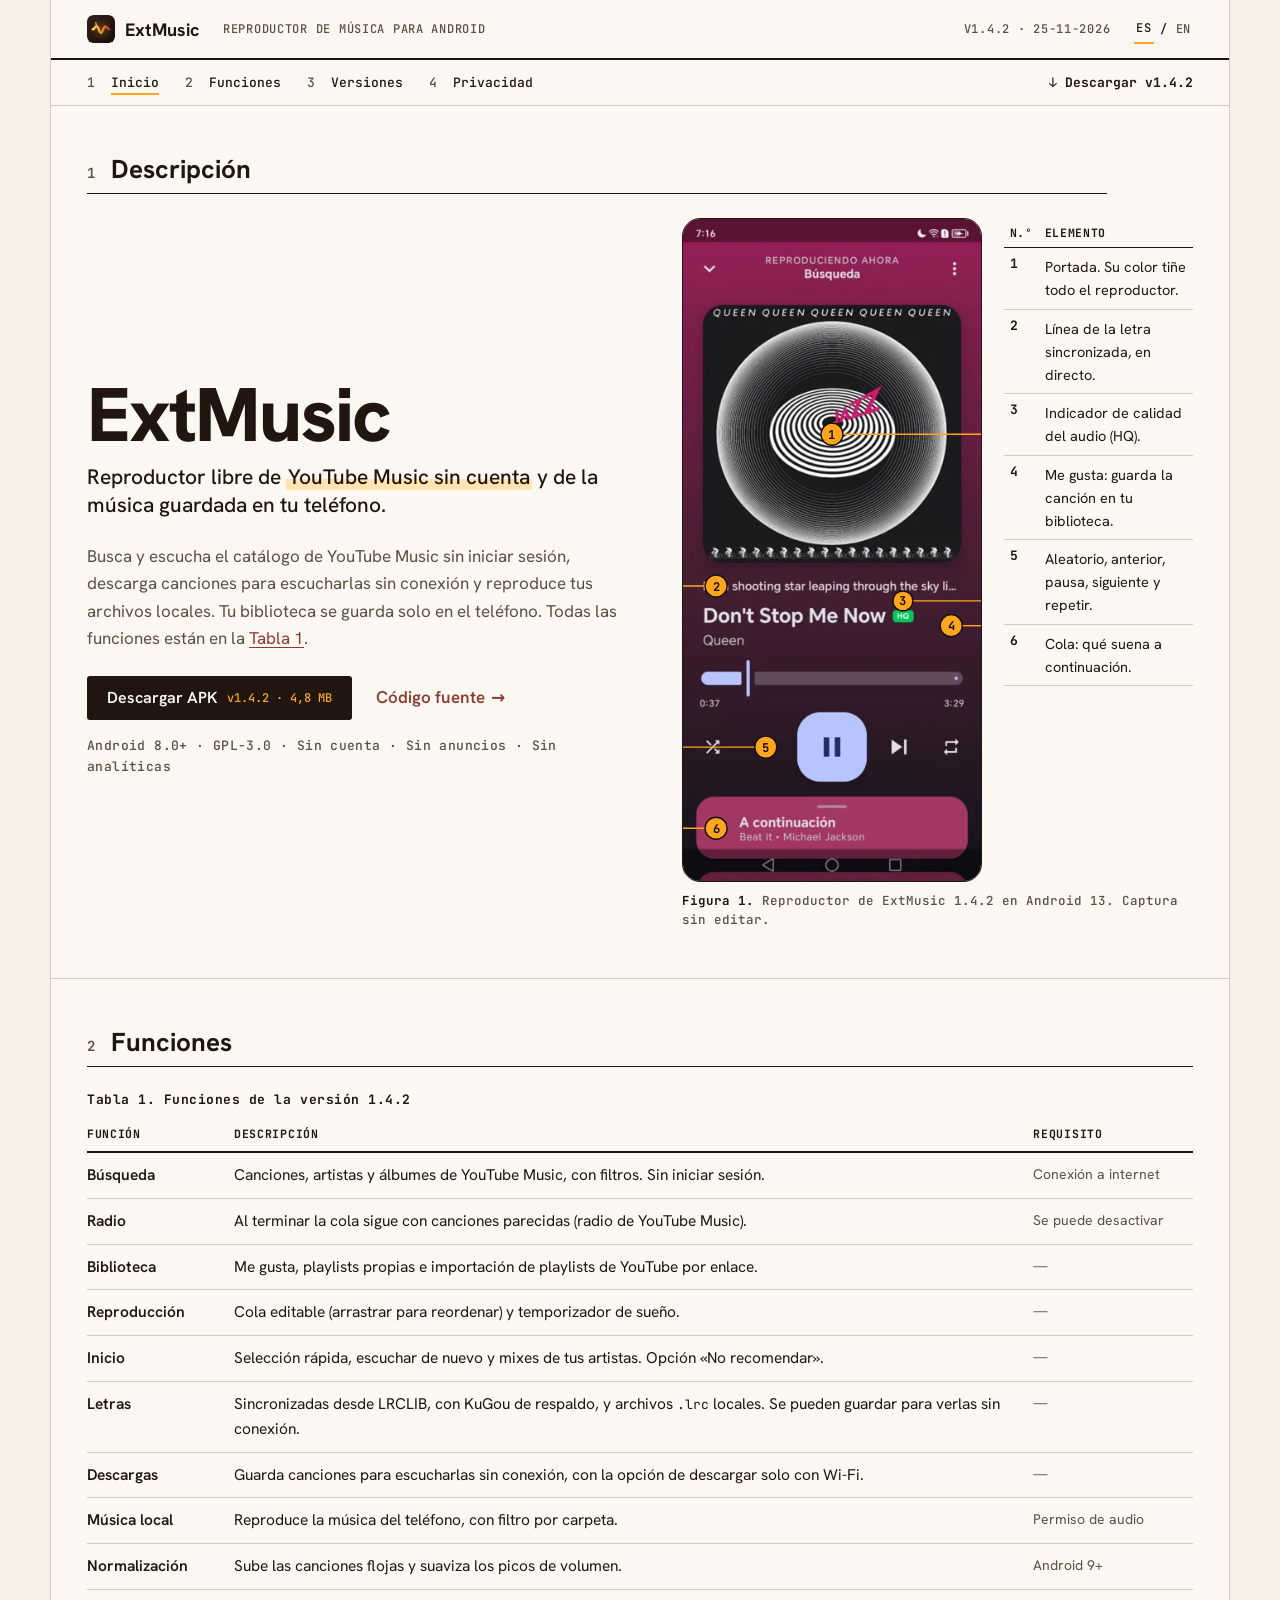
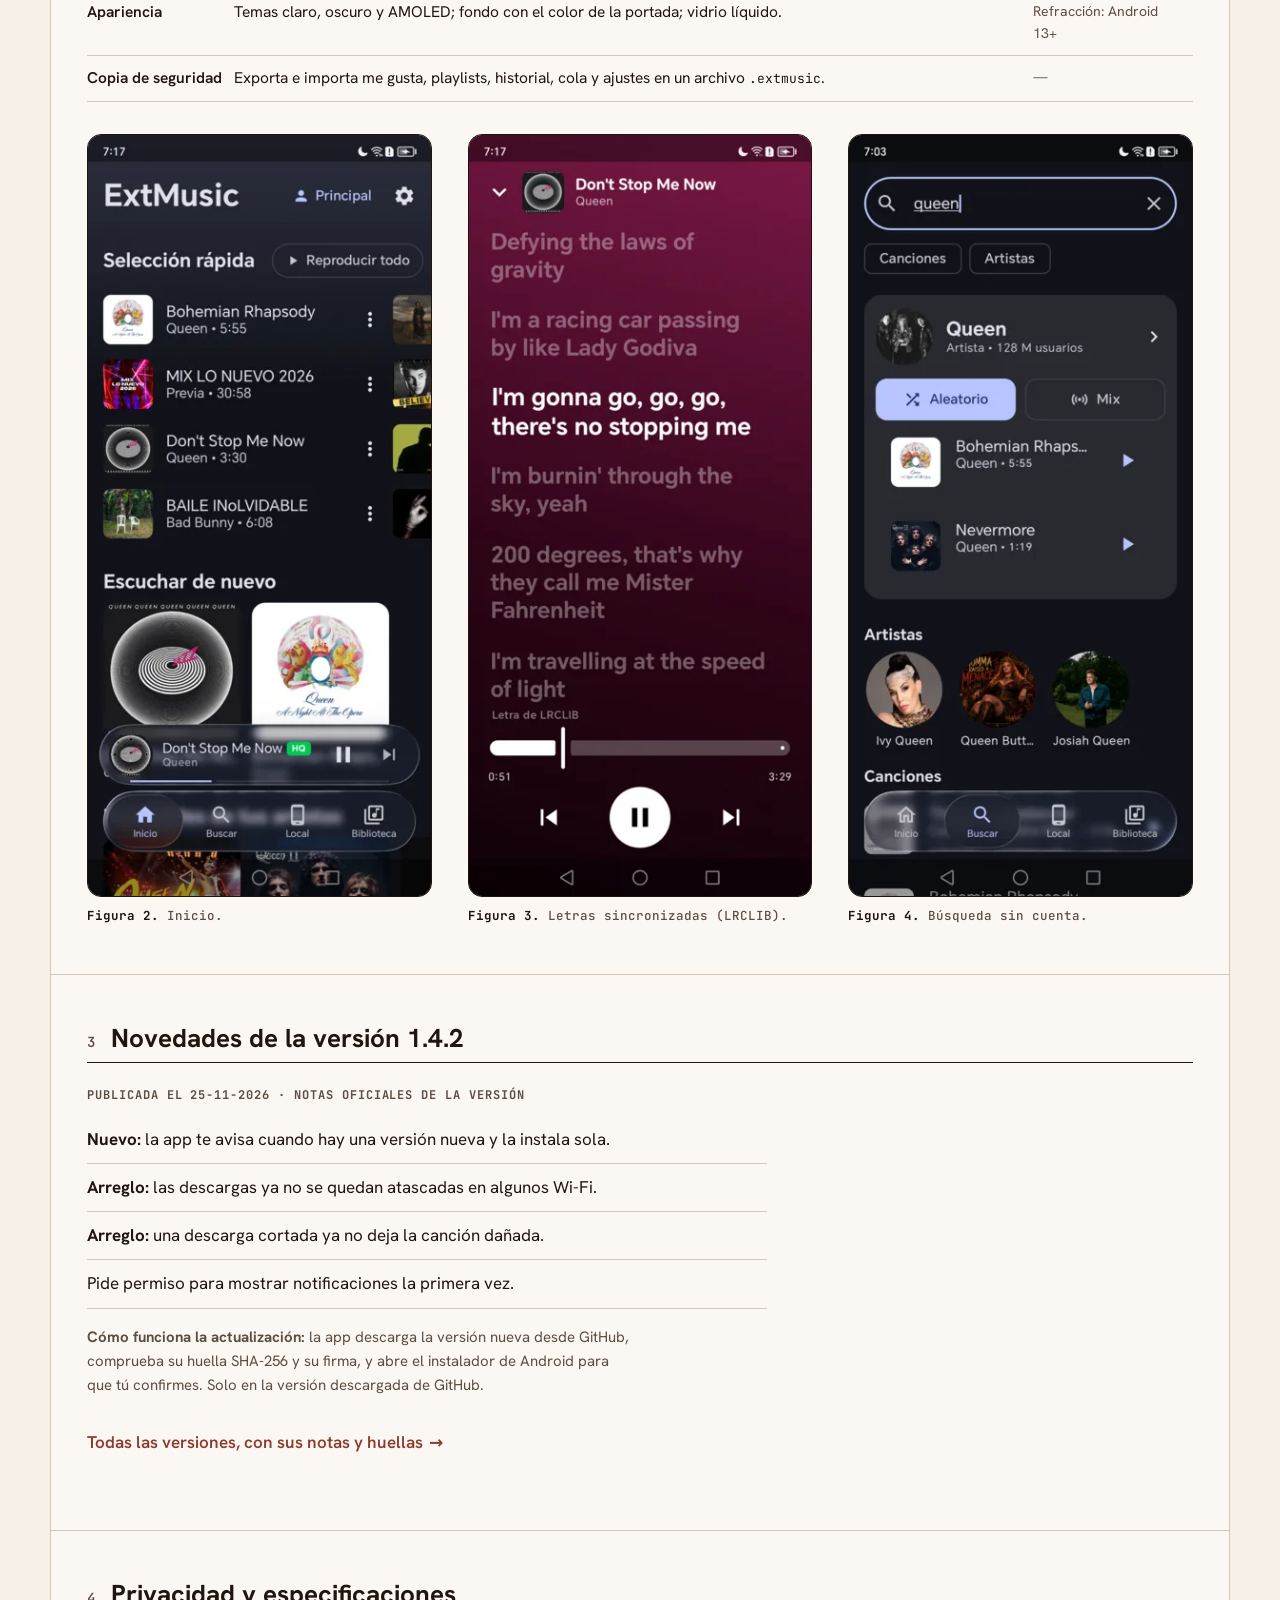
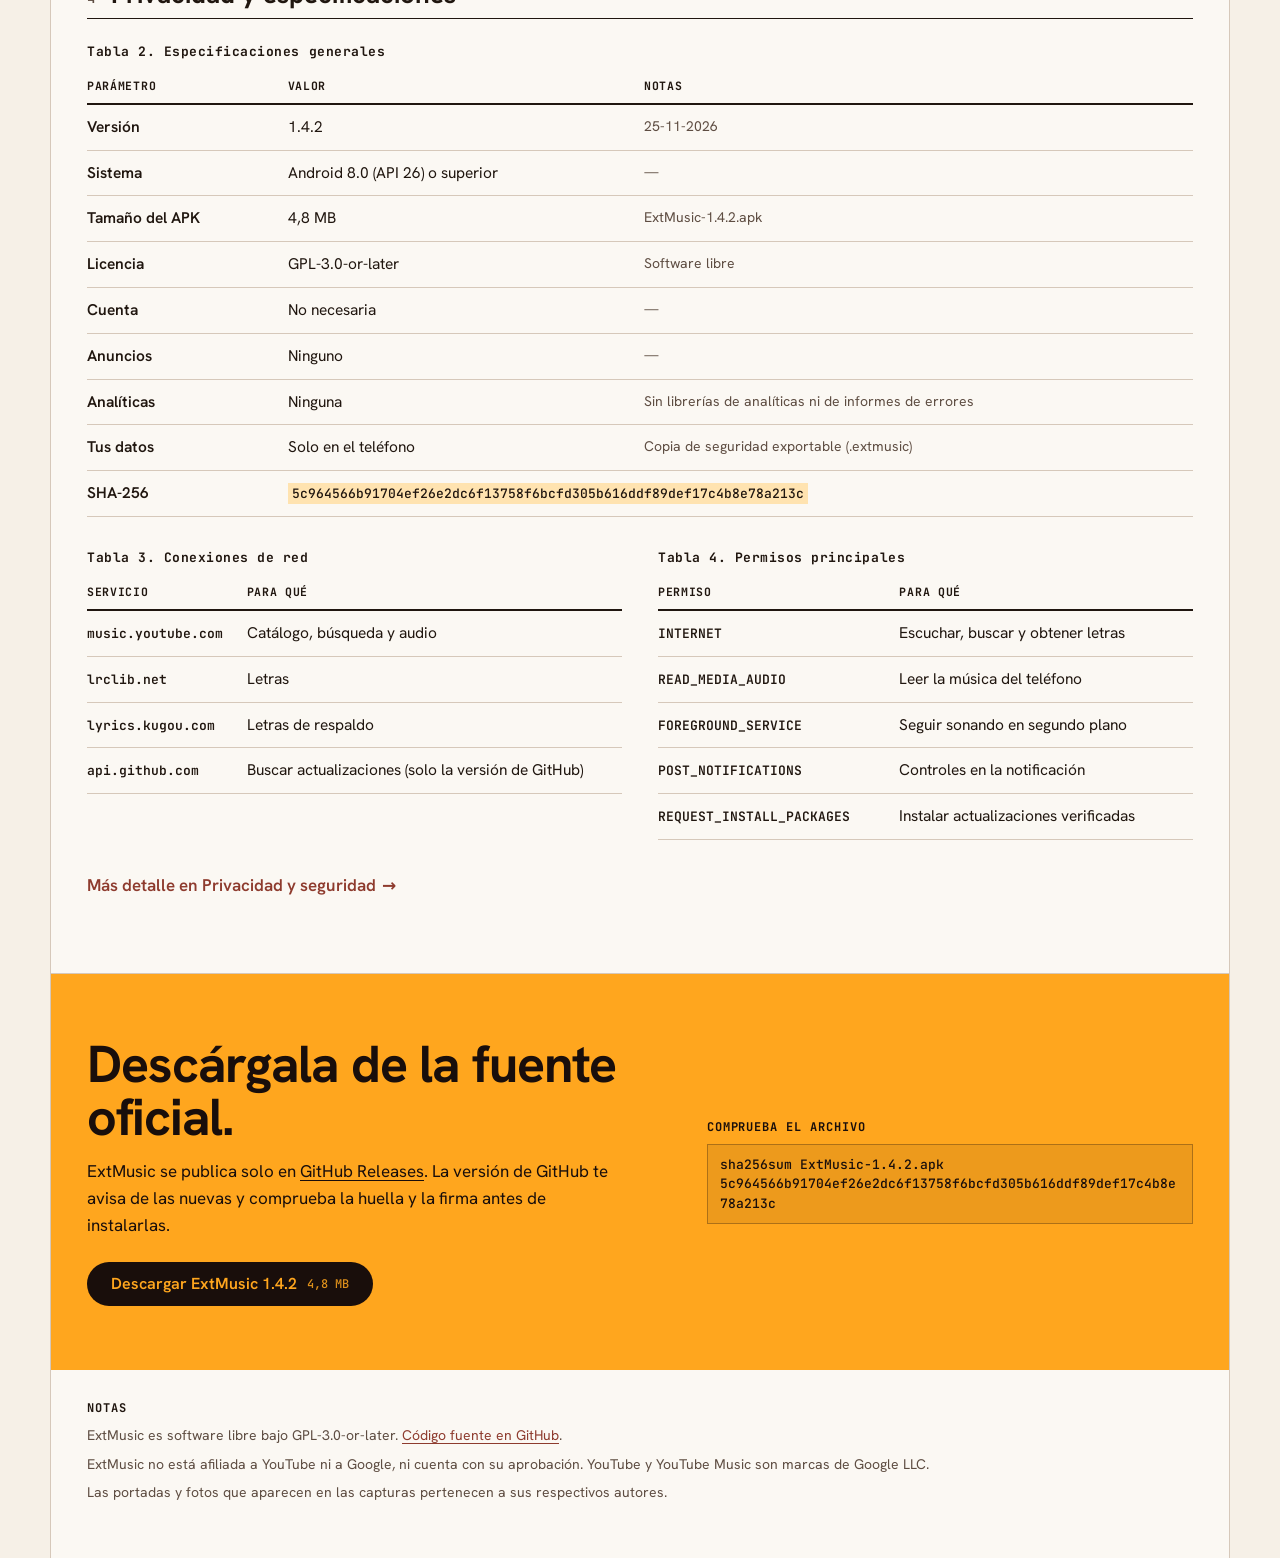
==== index.html @ 1e81b5f5 "Fase 6 · Grupo 1: páginas Versiones y Privacidad y seguridad - versiones.html: versión actual, insta" ====
<!doctype html>
<html lang="es">
<head>
<meta charset="utf-8">
<meta name="viewport" content="width=device-width, initial-scale=1">
<title>ExtMusic · Reproductor de música libre para Android</title>
<meta name="description" content="ExtMusic es un reproductor de música libre para Android: escucha YouTube Music sin cuenta ni anuncios, descarga canciones y reproduce la música de tu teléfono. GPL-3.0.">
<link rel="canonical" href="https://comunicaa2.github.io/ExtMusic-web/">
<meta name="theme-color" content="#fbf8f3" media="(prefers-color-scheme: light)">
<meta name="theme-color" content="#190e0b" media="(prefers-color-scheme: dark)">
<meta name="color-scheme" content="light dark">

<link rel="icon" href="assets/img/icono.svg" type="image/svg+xml">
<link rel="icon" href="assets/img/icono-32.png" sizes="32x32" type="image/png">
<link rel="apple-touch-icon" href="assets/img/apple-touch-icon.png">

<meta property="og:type" content="website">
<meta property="og:locale" content="es_ES">
<meta property="og:site_name" content="ExtMusic">
<meta property="og:title" content="ExtMusic · Reproductor de música libre para Android">
<meta property="og:description" content="Escucha YouTube Music sin cuenta ni anuncios y la música de tu teléfono. Software libre (GPL-3.0).">
<meta property="og:url" content="https://comunicaa2.github.io/ExtMusic-web/">
<meta property="og:image" content="https://comunicaa2.github.io/ExtMusic-web/assets/img/icono-512.png">
<meta property="og:image:width" content="512">
<meta property="og:image:height" content="512">
<meta property="og:image:alt" content="Icono de ExtMusic: una onda ámbar sobre fondo marrón oscuro">
<meta name="twitter:card" content="summary">

<link rel="preload" href="assets/fonts/hanken-grotesk.woff2" as="font" type="font/woff2" crossorigin>
<link rel="stylesheet" href="assets/css/extmusic.css">

<script type="application/ld+json">
{
  "@context": "https://schema.org",
  "@type": "SoftwareApplication",
  "name": "ExtMusic",
  "url": "https://comunicaa2.github.io/ExtMusic-web/",
  "image": "https://comunicaa2.github.io/ExtMusic-web/assets/img/icono-512.png",
  "applicationCategory": "MultimediaApplication",
  "operatingSystem": "Android 8.0 o superior",
  "softwareVersion": "1.4.2",
  "fileSize": "4.8MB",
  "downloadUrl": "https://github.com/Comunicaa2/ExtMusic/releases/download/v1.4.2/ExtMusic-1.4.2.apk",
  "license": "https://www.gnu.org/licenses/gpl-3.0.html",
  "isAccessibleForFree": true,
  "offers": { "@type": "Offer", "price": "0", "priceCurrency": "EUR" },
  "sameAs": ["https://github.com/Comunicaa2/ExtMusic"]
}
</script>
</head>
<body>
<a class="salto" href="#contenido">Saltar al contenido</a>
<div class="hoja">

<header>
  <div class="marco doc">
    <a class="marca" href="index.html" aria-label="ExtMusic, inicio"><img src="assets/img/icono.svg" alt="" width="28" height="28">ExtMusic</a>
    <span class="doc__tipo">Reproductor de música para Android</span>
    <span class="doc__rev">v1.4.2 · 25-11-2026</span>
    <div class="idioma" role="group" aria-label="Idioma">
      <a href="index.html" aria-current="true" lang="es">ES</a>
      <span aria-hidden="true">/</span>
      <span lang="en" aria-disabled="true" title="English version coming soon">EN<span class="visualmente-oculto"> (próximamente)</span></span>
    </div>
  </div>
  <nav class="marco indice" aria-label="Principal">
    <ol>
      <li><a href="index.html" aria-current="page">Inicio</a></li>
      <li><a href="#funciones">Funciones</a></li>
      <li><a href="versiones.html">Versiones</a></li>
      <li><a href="privacidad.html">Privacidad</a></li>
      <li class="indice__descarga"><a href="#descarga">↓ Descargar v1.4.2</a></li>
    </ol>
  </nav>
  <details class="marco menu">
    <summary>Contenido</summary>
    <nav aria-label="Principal (móvil)">
      <ol>
        <li><a href="index.html" aria-current="page">Inicio</a></li>
        <li><a href="#funciones">Funciones</a></li>
        <li><a href="versiones.html">Versiones</a></li>
        <li><a href="privacidad.html">Privacidad</a></li>
        <li><a href="#descarga">Descargar v1.4.2</a></li>
      </ol>
    </nav>
  </details>
</header>

<main id="contenido">

  <!-- 1 · Descripción -->
  <section class="marco seccion" id="descripcion" aria-labelledby="t-nombre">
    <p class="titulo-sec"><span class="titulo-sec__num">1</span>Descripción</p>
    <div class="portada">
      <h1 class="titular portada__titulo" id="t-nombre">ExtMusic</h1>
      <p class="subtitulo portada__sub">Reproductor libre de <span class="marcador">YouTube Music sin cuenta</span> y de la música guardada en tu teléfono.</p>
      <div class="portada__acc">
        <p class="acciones">
          <a class="boton" href="https://github.com/Comunicaa2/ExtMusic/releases/download/v1.4.2/ExtMusic-1.4.2.apk">Descargar APK <span class="boton__detalle">v1.4.2 · 4,8 MB</span></a>
          <a class="enlace-flecha" href="https://github.com/Comunicaa2/ExtMusic">Código fuente</a>
        </p>
        <p class="hechos">Android 8.0+ · GPL-3.0 · Sin cuenta · Sin anuncios · Sin analíticas</p>
      </div>
      <p class="desc portada__desc">Busca y escucha el catálogo de YouTube Music sin iniciar sesión, descarga canciones para escucharlas sin conexión y reproduce tus archivos locales. Tu biblioteca se guarda solo en el teléfono. Todas las funciones están en la <a href="#funciones">Tabla 1</a>.</p>

      <figure class="figura portada__figura">
        <div class="anotada">
          <div class="lamina">
            <img src="assets/img/capturas/reproductor-540.webp"
                 srcset="assets/img/capturas/reproductor-360.webp 360w, assets/img/capturas/reproductor-540.webp 540w, assets/img/capturas/reproductor-720.webp 720w"
                 sizes="(max-width: 560px) 260px, (max-width: 900px) 240px, 300px"
                 width="1080" height="2400" fetchpriority="high"
                 alt="Reproductor de ExtMusic reproduciendo «Don't Stop Me Now» de Queen, con seis puntos numerados que señalan sus partes.">
            <svg viewBox="0 0 1080 2400" aria-hidden="true">
              <g class="marca-num"><line x1="540" y1="780" x2="1080" y2="780"/><circle cx="540" cy="780" r="40"/><text x="540" y="782">1</text></g>
              <g class="marca-num"><line x1="120" y1="1330" x2="0" y2="1330"/><circle cx="120" cy="1330" r="40"/><text x="120" y="1332">2</text></g>
              <g class="marca-num"><line x1="797" y1="1384" x2="1080" y2="1384"/><circle cx="797" cy="1384" r="36"/><text x="797" y="1386">3</text></g>
              <g class="marca-num"><line x1="972" y1="1474" x2="1080" y2="1474"/><circle cx="972" cy="1474" r="40"/><text x="972" y="1476">4</text></g>
              <g class="marca-num"><line x1="300" y1="1914" x2="0" y2="1914"/><circle cx="300" cy="1914" r="40"/><text x="300" y="1916">5</text></g>
              <g class="marca-num"><line x1="120" y1="2208" x2="0" y2="2208"/><circle cx="120" cy="2208" r="40"/><text x="120" y="2210">6</text></g>
            </svg>
          </div>
          <table class="leyenda">
            <thead><tr><th scope="col">N.º</th><th scope="col">Elemento</th></tr></thead>
            <tbody>
              <tr><td>1</td><td>Portada. Su color tiñe todo el reproductor.</td></tr>
              <tr><td>2</td><td>Línea de la letra sincronizada, en directo.</td></tr>
              <tr><td>3</td><td>Indicador de calidad del audio (HQ).</td></tr>
              <tr><td>4</td><td>Me gusta: guarda la canción en tu biblioteca.</td></tr>
              <tr><td>5</td><td>Aleatorio, anterior, pausa, siguiente y repetir.</td></tr>
              <tr><td>6</td><td>Cola: qué suena a continuación.</td></tr>
            </tbody>
          </table>
        </div>
        <figcaption class="pie-figura"><b>Figura 1.</b> Reproductor de ExtMusic 1.4.2 en Android 13. Captura sin editar.</figcaption>
      </figure>
    </div>
  </section>

  <!-- 2 · Funciones -->
  <section class="marco seccion" id="funciones" aria-labelledby="t-funciones">
    <h2 class="titulo-sec" id="t-funciones"><span class="titulo-sec__num">2</span>Funciones</h2>
    <div class="tabla">
      <table class="datos datos--apilable">
        <caption>Tabla 1. Funciones de la versión 1.4.2</caption>
        <thead><tr><th scope="col">Función</th><th scope="col">Descripción</th><th scope="col">Requisito</th></tr></thead>
        <tbody>
          <tr><th scope="row">Búsqueda</th><td>Canciones, artistas y álbumes de YouTube Music, con filtros. Sin iniciar sesión.</td><td class="nota">Conexión a internet</td></tr>
          <tr><th scope="row">Radio</th><td>Al terminar la cola sigue con canciones parecidas (radio de YouTube Music).</td><td class="nota">Se puede desactivar</td></tr>
          <tr><th scope="row">Biblioteca</th><td>Me gusta, playlists propias e importación de playlists de YouTube por enlace.</td><td class="nota nota--vacia">—</td></tr>
          <tr><th scope="row">Reproducción</th><td>Cola editable (arrastrar para reordenar) y temporizador de sueño.</td><td class="nota nota--vacia">—</td></tr>
          <tr><th scope="row">Inicio</th><td>Selección rápida, escuchar de nuevo y mixes de tus artistas. Opción «No recomendar».</td><td class="nota nota--vacia">—</td></tr>
          <tr><th scope="row">Letras</th><td>Sincronizadas desde LRCLIB, con KuGou de respaldo, y archivos <code>.lrc</code> locales. Se pueden guardar para verlas sin conexión.</td><td class="nota nota--vacia">—</td></tr>
          <tr><th scope="row">Descargas</th><td>Guarda canciones para escucharlas sin conexión, con la opción de descargar solo con Wi-Fi.</td><td class="nota nota--vacia">—</td></tr>
          <tr><th scope="row">Música local</th><td>Reproduce la música del teléfono, con filtro por carpeta.</td><td class="nota">Permiso de audio</td></tr>
          <tr><th scope="row">Normalización</th><td>Sube las canciones flojas y suaviza los picos de volumen.</td><td class="nota">Android 9+</td></tr>
          <tr><th scope="row">Apariencia</th><td>Temas claro, oscuro y AMOLED; fondo con el color de la portada; vidrio líquido.</td><td class="nota">Refracción: Android 13+</td></tr>
          <tr><th scope="row">Copia de seguridad</th><td>Exporta e importa me gusta, playlists, historial, cola y ajustes en un archivo <code>.extmusic</code>.</td><td class="nota nota--vacia">—</td></tr>
        </tbody>
      </table>
    </div>
    <div class="figuras" style="margin-top:var(--e-6)">
      <figure class="figura">
        <div class="lamina lamina--peq"><img src="assets/img/capturas/inicio-540.webp" srcset="assets/img/capturas/inicio-360.webp 360w, assets/img/capturas/inicio-540.webp 540w, assets/img/capturas/inicio-720.webp 720w" sizes="(max-width: 560px) 45vw, (max-width: 900px) 30vw, 345px" width="1080" height="2400" loading="lazy" alt="Pantalla de Inicio de ExtMusic con la Selección rápida, Escuchar de nuevo y el mini reproductor."></div>
        <figcaption class="pie-figura"><b>Figura 2.</b> Inicio.</figcaption>
      </figure>
      <figure class="figura">
        <div class="lamina lamina--peq"><img src="assets/img/capturas/letras-540.webp" srcset="assets/img/capturas/letras-360.webp 360w, assets/img/capturas/letras-540.webp 540w, assets/img/capturas/letras-720.webp 720w" sizes="(max-width: 560px) 45vw, (max-width: 900px) 30vw, 345px" width="1080" height="2400" loading="lazy" alt="Letras sincronizadas de «Don't Stop Me Now» a pantalla completa, con la línea actual resaltada y la nota «Letra de LRCLIB»."></div>
        <figcaption class="pie-figura"><b>Figura 3.</b> Letras sincronizadas (LRCLIB).</figcaption>
      </figure>
      <figure class="figura">
        <div class="lamina lamina--peq"><img src="assets/img/capturas/buscar-resultados-540.webp" srcset="assets/img/capturas/buscar-resultados-360.webp 360w, assets/img/capturas/buscar-resultados-540.webp 540w, assets/img/capturas/buscar-resultados-720.webp 720w" sizes="(max-width: 560px) 45vw, (max-width: 900px) 30vw, 345px" width="1080" height="2400" loading="lazy" alt="Resultados de la búsqueda «queen»: tarjeta del artista con los botones Aleatorio y Mix, canciones y otros artistas."></div>
        <figcaption class="pie-figura"><b>Figura 4.</b> Búsqueda sin cuenta.</figcaption>
      </figure>
    </div>
  </section>

  <!-- 3 · Novedades -->
  <section class="marco seccion" id="novedades" aria-labelledby="t-novedades">
    <h2 class="titulo-sec" id="t-novedades"><span class="titulo-sec__num">3</span>Novedades de la versión 1.4.2</h2>
    <p class="etiqueta" style="color:var(--c-suave);margin:0 0 var(--e-3)">Publicada el 25-11-2026 · notas oficiales de la versión</p>
    <ul class="novedades">
      <li><strong>Nuevo:</strong> la app te avisa cuando hay una versión nueva y la instala sola.</li>
      <li><strong>Arreglo:</strong> las descargas ya no se quedan atascadas en algunos Wi-Fi.</li>
      <li><strong>Arreglo:</strong> una descarga cortada ya no deja la canción dañada.</li>
      <li>Pide permiso para mostrar notificaciones la primera vez.</li>
    </ul>
    <p class="desc" style="font-size:var(--t-nota)"><strong>Cómo funciona la actualización:</strong> la app descarga la versión nueva desde GitHub, comprueba su huella SHA-256 y su firma, y abre el instalador de Android para que tú confirmes. Solo en la versión descargada de GitHub.</p>
    <p><a class="enlace-flecha" href="versiones.html">Todas las versiones, con sus notas y huellas</a></p>
  </section>

  <!-- 4 · Privacidad y especificaciones -->
  <section class="marco seccion" id="privacidad" aria-labelledby="t-privacidad">
    <h2 class="titulo-sec" id="t-privacidad"><span class="titulo-sec__num">4</span>Privacidad y especificaciones</h2>
    <div class="tabla">
      <table class="datos datos--apilable">
        <caption>Tabla 2. Especificaciones generales</caption>
        <thead><tr><th scope="col">Parámetro</th><th scope="col">Valor</th><th scope="col">Notas</th></tr></thead>
        <tbody>
          <tr><th scope="row">Versión</th><td>1.4.2</td><td class="nota">25-11-2026</td></tr>
          <tr><th scope="row">Sistema</th><td>Android 8.0 (API 26) o superior</td><td class="nota nota--vacia">—</td></tr>
          <tr><th scope="row">Tamaño del APK</th><td>4,8 MB</td><td class="nota">ExtMusic-1.4.2.apk</td></tr>
          <tr><th scope="row">Licencia</th><td>GPL-3.0-or-later</td><td class="nota">Software libre</td></tr>
          <tr><th scope="row">Cuenta</th><td>No necesaria</td><td class="nota nota--vacia">—</td></tr>
          <tr><th scope="row">Anuncios</th><td>Ninguno</td><td class="nota nota--vacia">—</td></tr>
          <tr><th scope="row">Analíticas</th><td>Ninguna</td><td class="nota">Sin librerías de analíticas ni de informes de errores</td></tr>
          <tr><th scope="row">Tus datos</th><td>Solo en el teléfono</td><td class="nota">Copia de seguridad exportable (.extmusic)</td></tr>
          <tr><th scope="row">SHA-256</th><td colspan="2"><span class="hash">5c964566b91704ef26e2dc6f13758f6bcfd305b616ddf89def17c4b8e78a213c</span></td></tr>
        </tbody>
      </table>
    </div>
    <div class="dos-col" style="margin-top:var(--e-6)">
      <div class="tabla">
        <table class="datos">
          <caption>Tabla 3. Conexiones de red</caption>
          <thead><tr><th scope="col">Servicio</th><th scope="col">Para qué</th></tr></thead>
          <tbody>
            <tr><th scope="row"><code>music.youtube.com</code></th><td>Catálogo, búsqueda y audio</td></tr>
            <tr><th scope="row"><code>lrclib.net</code></th><td>Letras</td></tr>
            <tr><th scope="row"><code>lyrics.kugou.com</code></th><td>Letras de respaldo</td></tr>
            <tr><th scope="row"><code>api.github.com</code></th><td>Buscar actualizaciones (solo la versión de GitHub)</td></tr>
          </tbody>
        </table>
      </div>
      <div class="tabla">
        <table class="datos">
          <caption>Tabla 4. Permisos principales</caption>
          <thead><tr><th scope="col">Permiso</th><th scope="col">Para qué</th></tr></thead>
          <tbody>
            <tr><th scope="row"><code>INTERNET</code></th><td>Escuchar, buscar y obtener letras</td></tr>
            <tr><th scope="row"><code>READ_MEDIA_AUDIO</code></th><td>Leer la música del teléfono</td></tr>
            <tr><th scope="row"><code>FOREGROUND_SERVICE</code></th><td>Seguir sonando en segundo plano</td></tr>
            <tr><th scope="row"><code>POST_NOTIFICATIONS</code></th><td>Controles en la notificación</td></tr>
            <tr><th scope="row"><code>REQUEST_INSTALL_PACKAGES</code></th><td>Instalar actualizaciones verificadas</td></tr>
          </tbody>
        </table>
      </div>
    </div>
    <p style="margin-top:var(--e-5)"><a class="enlace-flecha" href="privacidad.html">Más detalle en Privacidad y seguridad</a></p>
  </section>

  <!-- Bloque ámbar de descarga -->
<section class="bloque-descarga" id="descarga" aria-labelledby="t-descarga">
  <div class="marco bloque-descarga__rejilla">
    <div>
      <h2 id="t-descarga">Descárgala de la fuente oficial.</h2>
      <p>ExtMusic se publica solo en <a href="https://github.com/Comunicaa2/ExtMusic/releases">GitHub Releases</a>. La versión de GitHub te avisa de las nuevas y comprueba la huella y la firma antes de instalarlas.</p>
      <a class="boton" href="https://github.com/Comunicaa2/ExtMusic/releases/download/v1.4.2/ExtMusic-1.4.2.apk">Descargar ExtMusic 1.4.2 <span class="boton__detalle">4,8 MB</span></a>
    </div>
    <div>
      <p class="etiqueta" style="margin:0">Comprueba el archivo</p>
      <pre class="codigo">sha256sum ExtMusic-1.4.2.apk
5c964566b91704ef26e2dc6f13758f6bcfd305b616ddf89def17c4b8e78a213c</pre>
    </div>
  </div>
</section>

</main>

<footer class="marco pie">
  <p class="etiqueta">Notas</p>
  <p>ExtMusic es software libre bajo GPL-3.0-or-later. <a href="https://github.com/Comunicaa2/ExtMusic">Código fuente en GitHub</a>.</p>
  <p>ExtMusic no está afiliada a YouTube ni a Google, ni cuenta con su aprobación. YouTube y YouTube Music son marcas de Google LLC.</p>
  <p>Las portadas y fotos que aparecen en las capturas pertenecen a sus respectivos autores.</p>
</footer>
</div>
<script>
  // Cierra el menú móvil al elegir una sección. Sin JavaScript el menú funciona igual.
  document.querySelector(".menu")?.addEventListener("click", e => { if (e.target.closest("a")) e.currentTarget.open = false; });
</script>
</body>
</html>
---- assets/css/extmusic.css ----
/* ==========================================================================
   ExtMusic · Sistema de diseño «Datasheet» · v1 (Fase 3, 25-11-2026)
   Un solo archivo: tokens + base + componentes. Sin dependencias.
   Modo claro por defecto y oscuro automático (prefers-color-scheme).
   data-tema="claro" | "oscuro" en <html> fuerza un modo (solo para revisión).
   ========================================================================== */

/* ---------- Fuentes (SIL OFL 1.1, subconjunto latino, alojadas en local) ---------- */
@font-face{font-family:"Hanken Grotesk";src:url(../fonts/hanken-grotesk.woff2) format("woff2");font-weight:300 800;font-style:normal;font-display:swap}
@font-face{font-family:"JetBrains Mono";src:url(../fonts/jetbrains-mono.woff2) format("woff2");font-weight:400 700;font-style:normal;font-display:swap}

/* ---------- Tokens ---------- */
:root{
  color-scheme:light dark;

  /* Color: modo claro (papel y tinta) */
  --c-fondo:#f6f0e7;          /* alrededor de la hoja */
  --c-hoja:#fbf8f3;           /* superficie principal */
  --c-tinta:#20160f;          /* texto principal */
  --c-suave:#5e4d42;          /* texto secundario, notas */
  --c-regla:#d6c8ba;          /* líneas finas (decorativas) */
  --c-regla-fuerte:#20160f;   /* reglas de cabecera, bordes de caja */
  --c-enlace:#8e3b2e;         /* caoba */
  --c-foco:#8e3b2e;
  --c-resalte:#ffe3b0;        /* subrayado de marcador, hash */
  --c-codigo:#f1e9de;         /* fondo de código */
  --c-boton-fondo:#20160f;
  --c-boton-texto:#fbf8f3;
  --c-boton-detalle:#ffa61e;  /* versión/tamaño dentro del botón */
  --c-captura-borde:#20160f;

  /* Color: invariables (iguales en ambos modos) */
  --c-acento:#ffa61e;         /* ámbar del icono */
  --c-acento-claro:#ffd75c;
  --c-sobre-acento:#190e0b;   /* tinta sobre ámbar */

  /* Tipografía */
  --f-sans:"Hanken Grotesk",system-ui,-apple-system,"Segoe UI",Roboto,sans-serif;
  --f-mono:"JetBrains Mono",ui-monospace,"SFMono-Regular",Menlo,Consolas,monospace;
  --t-display:clamp(2.625rem,1.55rem + 4.4vw,4.75rem);   /* 42 → 76 px · h1 */
  --t-subtitulo:clamp(1.1875rem,1.1rem + .35vw,1.3125rem); /* 19 → 21 */
  --t-h2:clamp(1.375rem,1.25rem + .5vw,1.625rem);        /* 22 → 26 */
  --t-h3:clamp(1.125rem,1.07rem + .25vw,1.25rem);        /* 18 → 20 */
  --t-texto:1.0625rem;   /* 17 */
  --t-nota:.9375rem;     /* 15 */
  --t-pequeno:.875rem;   /* 14 */
  --t-dato:.8125rem;     /* 13 · mono */
  --t-etiqueta:.75rem;   /* 12 · mono, mayúsculas */

  /* Espaciado (base 4 px) */
  --e-1:4px; --e-2:8px; --e-3:12px; --e-4:16px; --e-5:24px; --e-6:32px; --e-7:48px; --e-8:64px; --e-9:96px;
  --hueco:clamp(18px,3.4vw,36px);   /* margen lateral fluido */
  --ancho-hoja:1180px;
  --medida:68ch;                     /* longitud máxima de línea */

  /* Formas */
  --r-boton:3px; --r-captura:18px; --r-captura-peq:14px; --r-pildora:999px;
  --b-fino:1px solid var(--c-regla);
  --b-fuerte:1px solid var(--c-regla-fuerte);

  /* Movimiento */
  --m-rapido:120ms; --m-normal:160ms; --m-curva:cubic-bezier(.2,0,0,1);
}

/* Modo oscuro: automático salvo que se fuerce claro */
@media (prefers-color-scheme:dark){
  :root:not([data-tema="claro"]){
    --c-fondo:#120a08; --c-hoja:#190e0b; --c-tinta:#f5e9df; --c-suave:#c4ad9d;
    --c-regla:#3d2a22; --c-regla-fuerte:#e8d8cb; --c-enlace:#f0936a; --c-foco:#ffa61e;
    --c-resalte:#5c3b0c; --c-codigo:#24150f;
    --c-boton-fondo:#f5e9df; --c-boton-texto:#190e0b; --c-boton-detalle:#8e3b2e;
    --c-captura-borde:#3d2a22;
  }
}
:root[data-tema="oscuro"]{
  color-scheme:dark;
  --c-fondo:#120a08; --c-hoja:#190e0b; --c-tinta:#f5e9df; --c-suave:#c4ad9d;
  --c-regla:#3d2a22; --c-regla-fuerte:#e8d8cb; --c-enlace:#f0936a; --c-foco:#ffa61e;
  --c-resalte:#5c3b0c; --c-codigo:#24150f;
  --c-boton-fondo:#f5e9df; --c-boton-texto:#190e0b; --c-boton-detalle:#8e3b2e;
  --c-captura-borde:#3d2a22;
}
:root[data-tema="claro"]{color-scheme:light}

/* ---------- Base ---------- */
*,*::before,*::after{box-sizing:border-box}
html{-webkit-text-size-adjust:100%;text-size-adjust:100%}
/* Desplazamiento suave solo al saltar a una sección con un enlace interno; nunca con movimiento reducido */
@media (prefers-reduced-motion:no-preference){html{scroll-behavior:smooth}}
.seccion[id],.bloque-descarga[id]{scroll-margin-top:var(--e-4)}
body{margin:0;background:var(--c-fondo);color:var(--c-tinta);font:400 var(--t-texto)/1.6 var(--f-sans);text-rendering:optimizeLegibility}
img,svg{max-width:100%;height:auto;display:block}
p,li{max-width:var(--medida)}
a{color:var(--c-enlace);text-underline-offset:3px;text-decoration-thickness:1px;transition:color var(--m-rapido) var(--m-curva)}
a:hover{text-decoration-thickness:2px}
:focus-visible{outline:2px solid var(--c-foco);outline-offset:3px;border-radius:2px}
code,kbd,samp,pre{font-family:var(--f-mono)}
code{font-size:var(--t-dato)}
h1,h2,h3{line-height:1.15;margin:0}
.mono{font-family:var(--f-mono)}
.visualmente-oculto{position:absolute!important;width:1px;height:1px;overflow:hidden;clip:rect(0 0 0 0);white-space:nowrap}
.salto{position:absolute;left:-999px;top:var(--e-2);z-index:30;background:var(--c-boton-fondo);color:var(--c-boton-texto);padding:var(--e-2) var(--e-3)}
.salto:focus{left:var(--e-2)}

/* Hoja: la página entera como un documento centrado */
.hoja{max-width:var(--ancho-hoja);margin:0 auto;background:var(--c-hoja);border-inline:var(--b-fino);min-height:100vh}
.marco{padding-inline:var(--hueco)}

/* ---------- Cabecera de documento ---------- */
.doc{display:grid;grid-template-columns:auto 1fr auto auto;align-items:center;gap:var(--e-5);padding-block:14px;border-bottom:2px solid var(--c-regla-fuerte);font:500 var(--t-etiqueta)/1.4 var(--f-mono);text-transform:uppercase;letter-spacing:.06em}
.marca{display:flex;align-items:center;gap:10px;font:700 1.125rem var(--f-sans);letter-spacing:0;text-transform:none;color:var(--c-tinta);text-decoration:none}
.marca img{width:28px;height:28px;border-radius:6px}
.doc__tipo,.doc__rev{color:var(--c-suave)}

/* Selector de idioma */
.idioma{display:flex;gap:6px;align-items:center;font:500 var(--t-etiqueta) var(--f-mono)}
.idioma a{color:var(--c-suave);text-decoration:none;padding:6px 2px;border-bottom:2px solid transparent}
.idioma a:hover{color:var(--c-tinta)}
.idioma a[aria-current]{color:var(--c-tinta);border-bottom-color:var(--c-acento)}

/* Índice (navegación principal) */
.indice{border-bottom:var(--b-fino);padding-block:10px;font:500 .8125rem var(--f-mono)}
.indice ol{list-style:none;display:flex;flex-wrap:wrap;gap:6px 26px;margin:0;padding:0;counter-reset:s}
.indice li{counter-increment:s}
.indice li::before{content:counter(s) "\00a0\00a0";color:var(--c-suave)}
.indice a{color:var(--c-tinta);text-decoration:none;padding-block:4px;display:inline-block}
.indice a:hover{text-decoration:underline}
.indice a[aria-current="page"]{box-shadow:inset 0 -2px var(--c-acento)}
.indice .indice__descarga{margin-left:auto}
.indice .indice__descarga::before{content:none}
.indice .indice__descarga a{font-weight:700}
/* Menú móvil (sin JS, con <details>) */
.menu{display:none;border-bottom:var(--b-fino)}
.menu summary{list-style:none;cursor:pointer;display:flex;justify-content:space-between;align-items:center;padding-block:12px;font:600 .8125rem var(--f-mono);text-transform:uppercase;letter-spacing:.06em}
.menu summary::-webkit-details-marker{display:none}
.menu summary::after{content:"+";font-size:1.125rem;line-height:1}
.menu[open] summary::after{content:"−"}
.menu ol{list-style:none;margin:0;padding:0 0 var(--e-3);counter-reset:s;font:500 .9375rem var(--f-mono)}
.menu li{counter-increment:s;border-top:var(--b-fino)}
.menu li::before{content:counter(s) "\00a0\00a0";color:var(--c-suave)}
.menu a{color:var(--c-tinta);text-decoration:none;display:inline-block;padding-block:12px}

/* ---------- Secciones y títulos ---------- */
.seccion{padding-block:var(--e-7) var(--e-7);border-bottom:var(--b-fino)}
.titulo-sec{display:flex;gap:var(--e-4);align-items:baseline;border-bottom:var(--b-fuerte);padding-bottom:var(--e-2);margin:0 0 var(--e-5);font:700 var(--t-h2)/1.2 var(--f-sans)}
.titulo-sec__num{font:600 .875rem var(--f-mono);color:var(--c-suave)}
.titular{font:800 var(--t-display)/1 var(--f-sans);letter-spacing:-.025em;margin:6px 0 10px}
.subtitulo{font:500 var(--t-subtitulo)/1.35 var(--f-sans);margin:0 0 var(--e-5)}
.marcador{background:linear-gradient(transparent 58%,var(--c-resalte) 58%);color:inherit;padding:0 2px}
.desc{color:var(--c-suave);margin:0 0 var(--e-5)}
h3,.h3{font:700 var(--t-h3)/1.25 var(--f-sans)}
.etiqueta{font:700 var(--t-etiqueta)/1.4 var(--f-mono);letter-spacing:.08em;text-transform:uppercase}
.hechos{font:500 var(--t-dato)/1.6 var(--f-mono);color:var(--c-suave);letter-spacing:.03em;margin:var(--e-4) 0 0}

/* Caja de características */
.caja{border:var(--b-fuerte);padding:14px 18px 6px;margin:0 0 var(--e-5)}
.caja > .etiqueta{margin:0 0 var(--e-2)}
.caja ul{columns:2;column-gap:28px;margin:0;padding:0 0 0 var(--e-4);font-size:var(--t-nota);line-height:1.5}
.caja li{break-inside:avoid;margin-bottom:var(--e-2)}
.caja li::marker{color:var(--c-enlace)}

/* ---------- Botones y enlaces ---------- */
.boton{display:inline-flex;align-items:center;gap:10px;min-height:44px;padding:11px 20px;border:0;border-radius:var(--r-boton);background:var(--c-boton-fondo);color:var(--c-boton-texto);font:600 1rem var(--f-sans);text-decoration:none;cursor:pointer;transition:background-color var(--m-normal) var(--m-curva),color var(--m-normal) var(--m-curva)}
.boton:hover{background:var(--c-enlace);color:var(--c-hoja);text-decoration:none}
.boton__detalle{font:500 var(--t-etiqueta) var(--f-mono);color:var(--c-boton-detalle)}
.boton:hover .boton__detalle{color:inherit}
.enlace-flecha{font-weight:600;text-decoration:none;display:inline-flex;gap:6px;align-items:center;min-height:44px}
.enlace-flecha::after{content:"→";transition:transform var(--m-normal) var(--m-curva)}
.enlace-flecha:hover{text-decoration:underline}
.enlace-flecha:hover::after{transform:translateX(3px)}

/* ---------- Tablas ---------- */
.tabla{overflow-x:auto}
.datos{width:100%;border-collapse:collapse;font-size:.96875rem}
.datos caption{caption-side:top;text-align:left;font:700 var(--t-dato) var(--f-mono);letter-spacing:.04em;padding-bottom:var(--e-2)}
.datos th,.datos td{border-bottom:var(--b-fino);padding:10px 12px 10px 0;text-align:left;vertical-align:top}
.datos thead th{font:700 .71875rem var(--f-mono);letter-spacing:.06em;text-transform:uppercase;border-bottom:2px solid var(--c-regla-fuerte)}
.datos tbody th,.datos td.clave{font-weight:600;white-space:nowrap}
.datos .nota{color:var(--c-suave);font-size:var(--t-pequeno)}
.dos-col{display:grid;grid-template-columns:repeat(2,minmax(0,1fr));gap:36px}

/* ---------- Figuras y capturas ---------- */
.figura{margin:0}
.lamina{position:relative;border:1px solid var(--c-captura-borde);border-radius:var(--r-captura);overflow:hidden;background:#000}
.lamina--peq{border-radius:var(--r-captura-peq)}
.lamina > svg{position:absolute;inset:0;width:100%;height:100%}
.pie-figura{font:500 .78125rem/1.5 var(--f-mono);color:var(--c-suave);margin-top:10px}
.pie-figura b{color:var(--c-tinta)}
.figuras{display:grid;grid-template-columns:repeat(3,minmax(0,1fr));gap:var(--hueco)}
/* Figura anotada: captura + marcadores SVG (viewBox 1080×2400) + leyenda */
.anotada{display:grid;grid-template-columns:minmax(0,300px) minmax(0,1fr);gap:22px;align-items:start}
.marca-num circle{fill:var(--c-acento);stroke:var(--c-sobre-acento);stroke-width:5}
.marca-num line{stroke:var(--c-acento);stroke-width:5}
.marca-num text{font:700 44px var(--f-mono);fill:var(--c-sobre-acento);text-anchor:middle;dominant-baseline:central}
.leyenda{width:100%;border-collapse:collapse;font-size:.90625rem}
.leyenda th,.leyenda td{border-bottom:var(--b-fino);padding:7px 6px;text-align:left;vertical-align:top}
.leyenda thead th{font:700 .71875rem var(--f-mono);letter-spacing:.06em;text-transform:uppercase;border-bottom:var(--b-fuerte)}
.leyenda td:first-child{font:700 var(--t-dato) var(--f-mono);width:2.4em}

/* ---------- Código, hash y procedimiento ---------- */
.hash{font:500 var(--t-dato)/1.5 var(--f-mono);word-break:break-all;background:var(--c-resalte);padding:2px 4px}
.codigo{font:500 var(--t-dato)/1.5 var(--f-mono);background:var(--c-codigo);border:var(--b-fino);padding:10px 12px;margin:var(--e-2) 0 0;overflow-x:auto;white-space:pre-wrap;word-break:break-all}
.pasos{counter-reset:p;list-style:none;margin:0;padding:0;max-width:46em}
.pasos li{counter-increment:p;display:grid;grid-template-columns:3em 1fr;padding:12px 0;border-bottom:var(--b-fino)}
.pasos li::before{content:counter(p,decimal-leading-zero);font:700 .875rem var(--f-mono);color:var(--c-enlace)}

/* ---------- Aviso ---------- */
.aviso{border-left:3px solid var(--c-acento);background:var(--c-codigo);padding:12px 16px;font-size:var(--t-nota);max-width:var(--medida)}
.aviso > :first-child{margin-top:0}.aviso > :last-child{margin-bottom:0}

/* ---------- Bloque ámbar de descarga (igual en ambos modos) ---------- */
.bloque-descarga{background:var(--c-acento);color:var(--c-sobre-acento);padding-block:var(--e-8)}
.bloque-descarga__rejilla{display:grid;grid-template-columns:minmax(0,1.2fr) minmax(0,1fr);gap:var(--hueco);align-items:center}
.bloque-descarga h2{font:700 clamp(2rem,1.5rem + 2.2vw,3.25rem)/1.02 var(--f-sans);letter-spacing:-.02em;margin:0 0 14px}
.bloque-descarga p{margin:0 0 22px;max-width:32em}
.bloque-descarga a:not(.boton){color:var(--c-sobre-acento)}
.bloque-descarga .boton{background:var(--c-sobre-acento);color:var(--c-acento);border-radius:var(--r-pildora);padding-inline:24px}
.bloque-descarga .boton:hover{background:#000;color:var(--c-acento-claro)}
.bloque-descarga .boton__detalle{color:inherit;opacity:.85}
.bloque-descarga .codigo{background:rgba(25,14,11,.08);border:1px solid rgba(25,14,11,.3);color:var(--c-sobre-acento)}
.bloque-descarga :focus-visible{outline-color:var(--c-sobre-acento)}

/* ---------- Pie ---------- */
.pie{padding-block:30px 48px;font-size:var(--t-pequeno);color:var(--c-suave)}
.pie p{margin:0 0 6px;max-width:72em}
.pie .etiqueta{color:var(--c-tinta);margin:0 0 var(--e-2)}

/* ---------- Añadidos en la Fase 4 (página principal) ---------- */
/* Portada: texto + figura anotada */
.portada{display:grid;grid-template-columns:minmax(0,1.05fr) minmax(0,1fr);column-gap:calc(var(--hueco)*1.6);
  grid-template-areas:". figura" "titulo figura" "sub figura" "desc figura" "acc figura" ". figura";grid-template-rows:1fr auto auto auto auto 1fr}
.portada__titulo{grid-area:titulo}.portada__sub{grid-area:sub}.portada__desc{grid-area:desc}.portada__acc{grid-area:acc}.portada__figura{grid-area:figura}
/* En móvil: lo esencial primero (qué es, descargar, la app) y después la descripción */
.acciones{display:flex;flex-wrap:wrap;align-items:center;gap:var(--e-3) var(--e-5);margin:0}
/* Lista de novedades de una versión */
.novedades{margin:0 0 var(--e-4);padding:0;list-style:none;max-width:var(--medida)}
.novedades li{padding:10px 0;border-bottom:var(--b-fino)}
/* Idioma aún no disponible (no es un enlace) */
.idioma [aria-disabled="true"]{color:var(--c-suave);padding:6px 2px;cursor:default}
@media (max-width:900px){.portada{grid-template-columns:1fr;grid-template-areas:"titulo" "sub" "acc" "figura" "desc";grid-template-rows:none}.portada__figura{margin-top:var(--e-6)}.portada__desc{margin-top:var(--e-5)}}

/* Historial de versiones (versiones.html) */
.version{padding-block:var(--e-5);border-bottom:var(--b-fino)}
.version:first-of-type{padding-top:0}
.version h3{display:flex;flex-wrap:wrap;gap:var(--e-2) var(--e-3);align-items:baseline;margin:0 0 var(--e-2)}
.version__actual{background:var(--c-resalte);color:var(--c-tinta);padding:2px 6px}
.version .hechos{margin-top:var(--e-3);overflow-wrap:anywhere}

/* Tablas de 3 columnas: en pantallas estrechas cada fila se apila (título, texto, nota) */
@media (max-width:560px){
  .datos--apilable thead{position:absolute;width:1px;height:1px;overflow:hidden;clip:rect(0 0 0 0)}
  .datos--apilable tr{display:block;padding:10px 0;border-bottom:var(--b-fino)}
  .datos--apilable th,.datos--apilable td{display:block;border:0;padding:2px 0}
  .datos--apilable tbody th,.datos--apilable td.clave{white-space:normal}
  .datos--apilable td.nota{margin-top:2px}
  .datos--apilable td.nota--vacia{display:none}
}

/* ---------- Movimiento reducido ---------- */
@media (prefers-reduced-motion:reduce){
  *,*::before,*::after{transition-duration:0s!important;animation-duration:0s!important;scroll-behavior:auto!important}
}

/* ---------- Responsive ---------- */
@media (max-width:900px){
  .doc{grid-template-columns:1fr auto}
  .doc__tipo,.doc__rev{display:none}
  .indice{display:none}
  .menu{display:block}
  .dos-col{grid-template-columns:1fr}
  .anotada{grid-template-columns:minmax(0,240px) minmax(0,1fr)}
  .bloque-descarga__rejilla{grid-template-columns:1fr}
}
@media (max-width:560px){
  .caja ul{columns:1}
  .anotada{grid-template-columns:1fr}
  .anotada .lamina{max-width:260px}
  .figuras{grid-template-columns:1fr 1fr}
  .figuras > :last-child:nth-child(odd){grid-column:1 / -1;max-width:50%}
  .datos{font-size:.90625rem}
  .datos tbody th,.datos td.clave{white-space:normal}
  .datos th,.datos td{padding-right:8px}
}
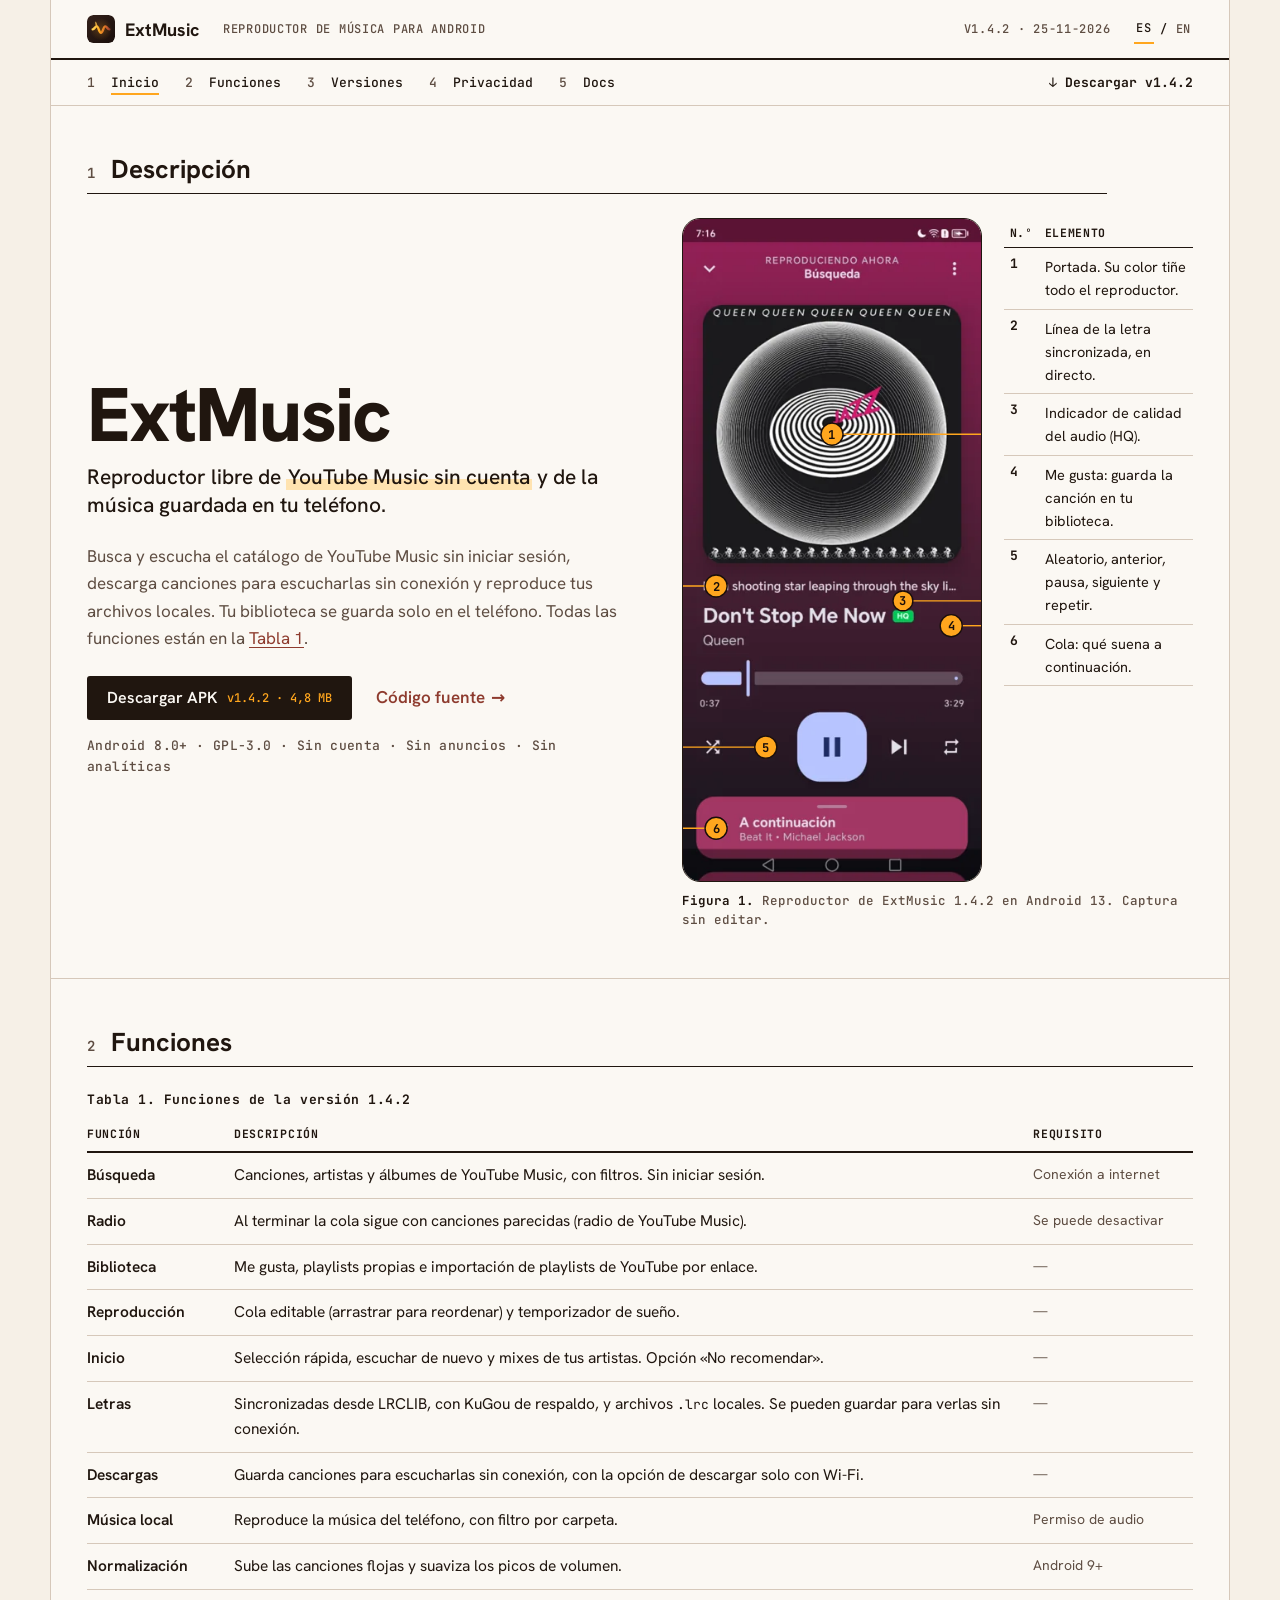
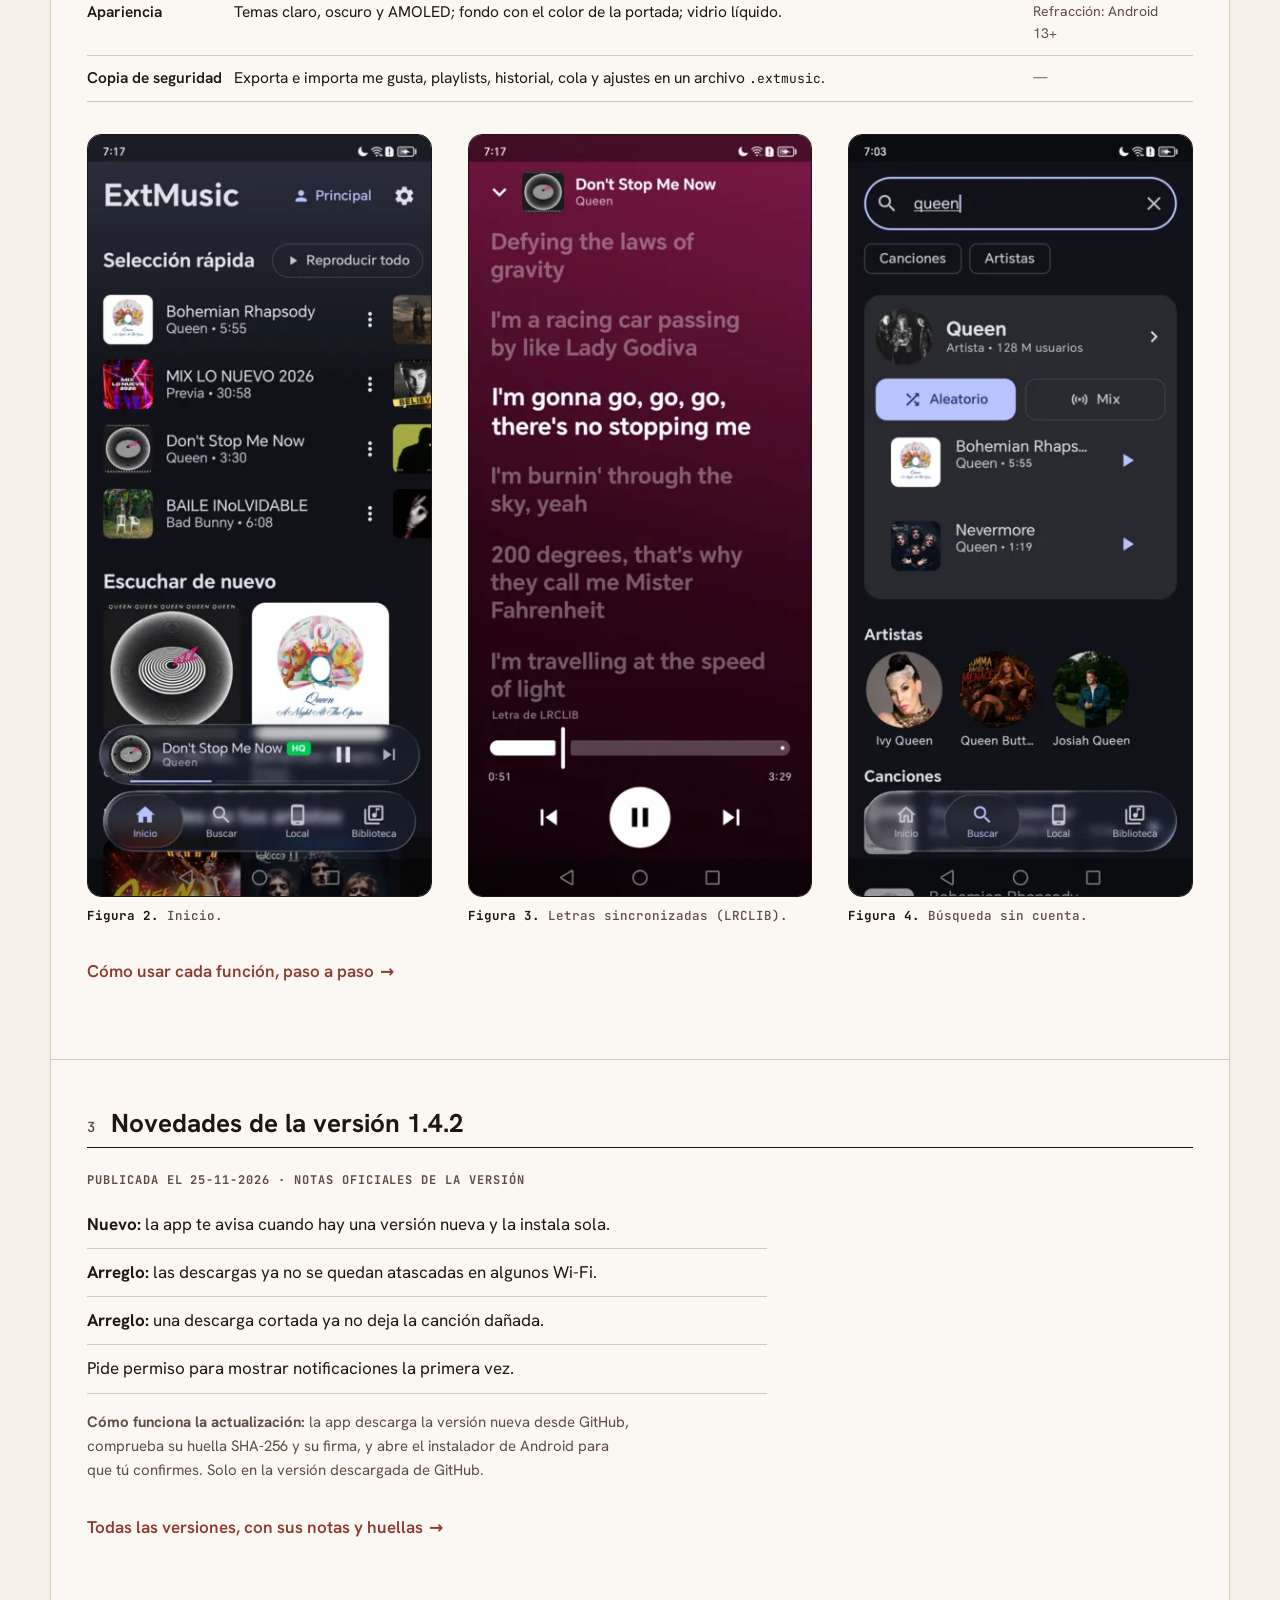
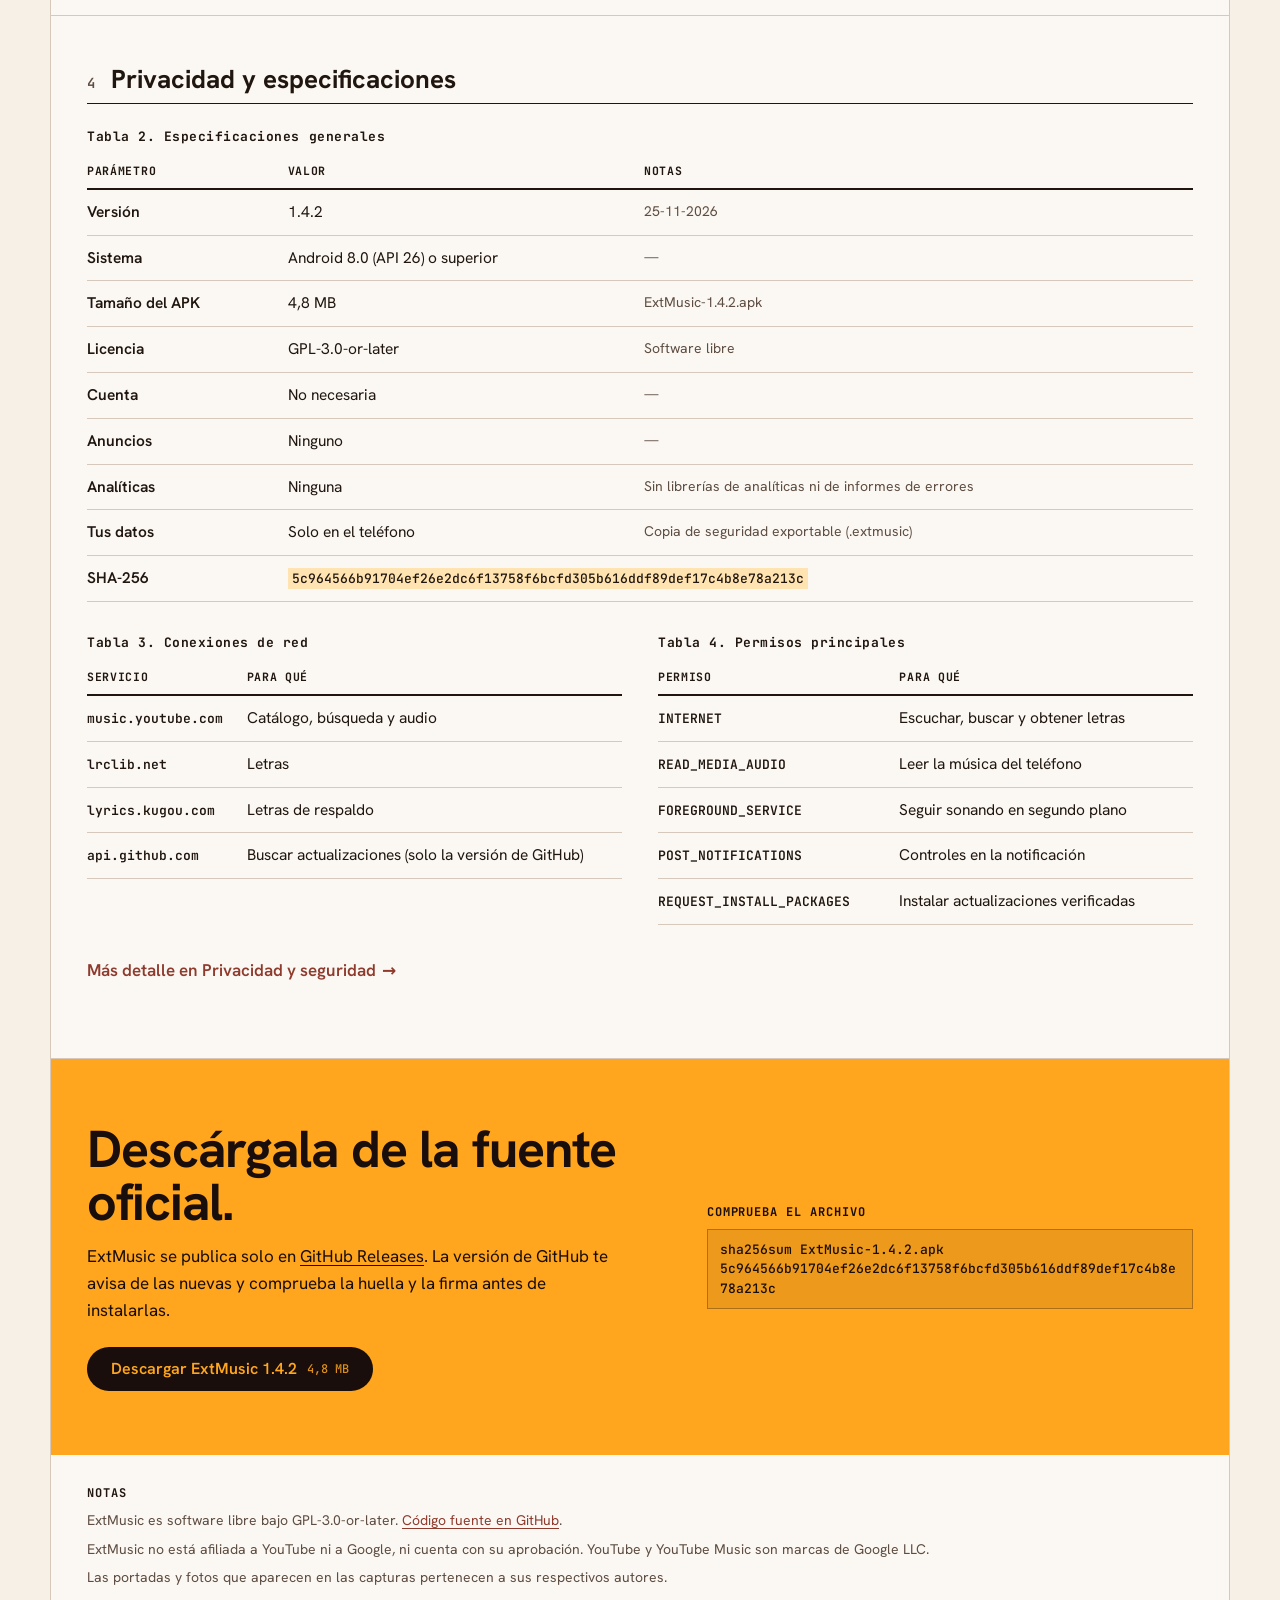
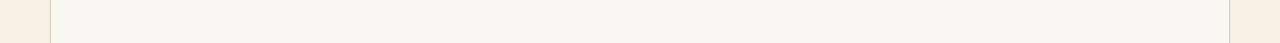
==== commit 1651ff66: "Fase 6 · Grupo 2: página de Documentación - documentacion.html: primeros pasos y permisos, escuchar," ====
--- a/index.html
+++ b/index.html
@@ -69,6 +69,7 @@
       <li><a href="#funciones">Funciones</a></li>
       <li><a href="versiones.html">Versiones</a></li>
       <li><a href="privacidad.html">Privacidad</a></li>
+      <li><a href="documentacion.html">Docs</a></li>
       <li class="indice__descarga"><a href="#descarga">↓ Descargar v1.4.2</a></li>
     </ol>
   </nav>
@@ -80,6 +81,7 @@
         <li><a href="#funciones">Funciones</a></li>
         <li><a href="versiones.html">Versiones</a></li>
         <li><a href="privacidad.html">Privacidad</a></li>
+      <li><a href="documentacion.html">Docs</a></li>
         <li><a href="#descarga">Descargar v1.4.2</a></li>
       </ol>
     </nav>
@@ -173,6 +175,7 @@
         <figcaption class="pie-figura"><b>Figura 4.</b> Búsqueda sin cuenta.</figcaption>
       </figure>
     </div>
+    <p style="margin-top:var(--e-5)"><a class="enlace-flecha" href="documentacion.html">Cómo usar cada función, paso a paso</a></p>
   </section>
 
   <!-- 3 · Novedades -->
--- a/assets/css/extmusic.css
+++ b/assets/css/extmusic.css
@@ -256,6 +256,17 @@
   .datos--apilable td.nota--vacia{display:none}
 }
 
+/* Documentación: índice de la página, texto + figura y preguntas frecuentes */
+.toc{border:var(--b-fuerte);padding:14px 18px 8px;max-width:46em}
+.toc .etiqueta{margin:0 0 var(--e-2)}
+.toc ol{columns:2;column-gap:28px;margin:0;padding-left:1.6em;font-size:var(--t-nota)}
+.toc li{break-inside:avoid;margin-bottom:6px}
+.doc-col{display:grid;grid-template-columns:minmax(0,1fr) 260px;gap:var(--e-6);align-items:start}
+.faq dt{font-weight:700;margin-top:var(--e-4)}
+.faq dd{margin:4px 0 0;max-width:var(--medida);color:var(--c-suave)}
+@media (max-width:900px){.doc-col{grid-template-columns:1fr}.doc-col .figura{max-width:260px}}
+@media (max-width:560px){.toc ol{columns:1}}
+
 /* ---------- Movimiento reducido ---------- */
 @media (prefers-reduced-motion:reduce){
   *,*::before,*::after{transition-duration:0s!important;animation-duration:0s!important;scroll-behavior:auto!important}
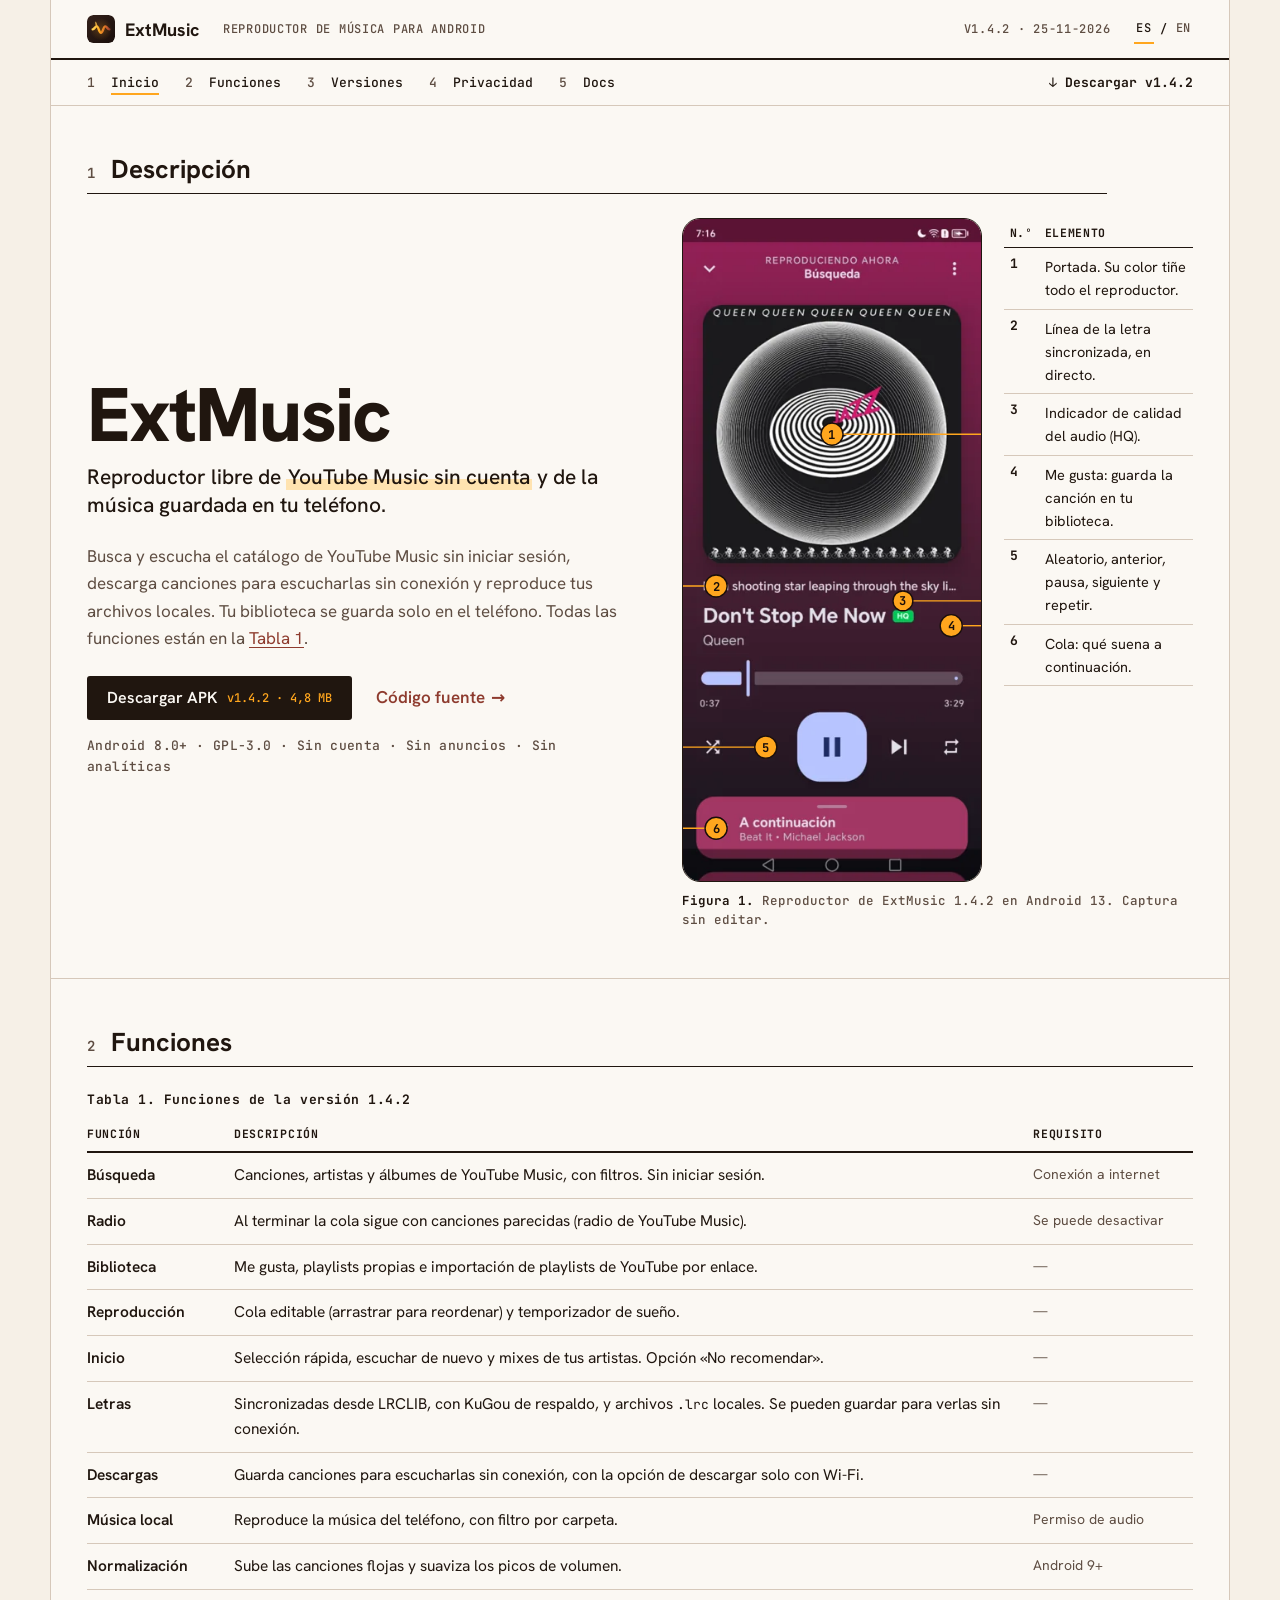
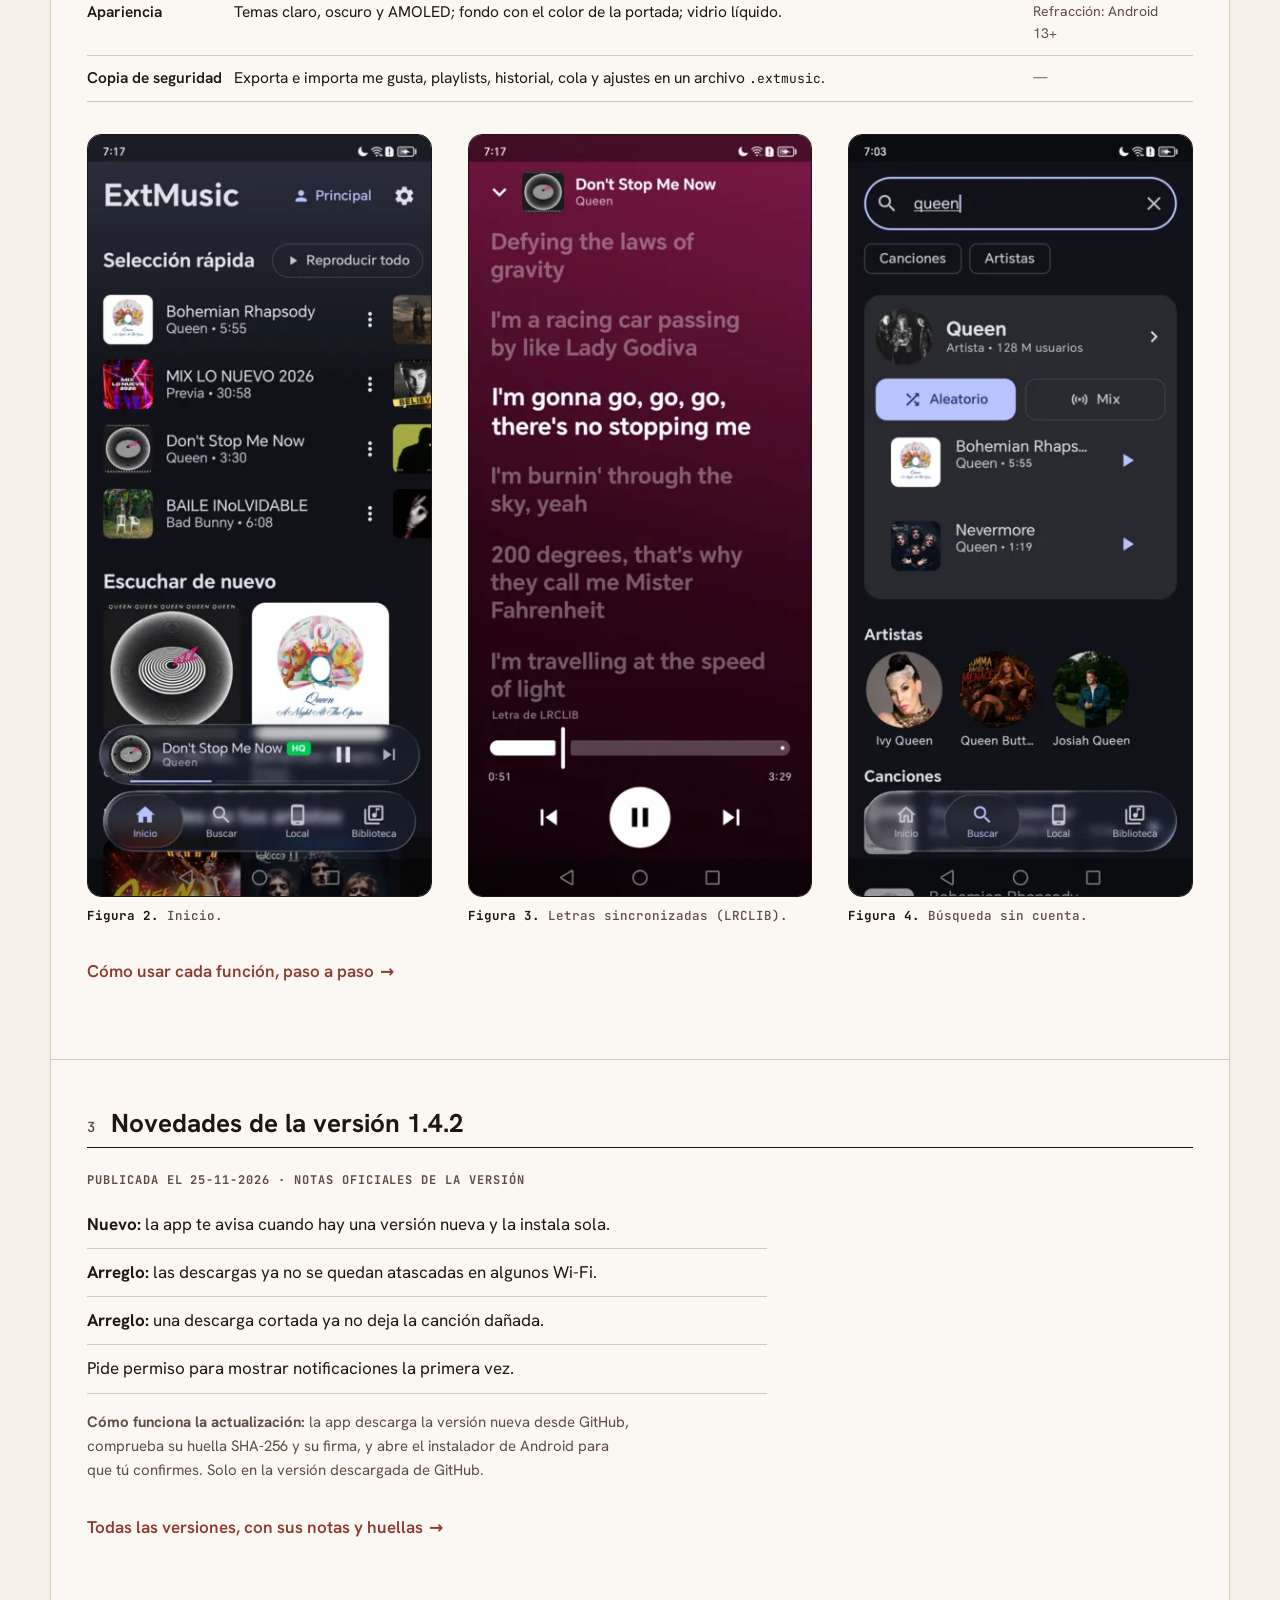
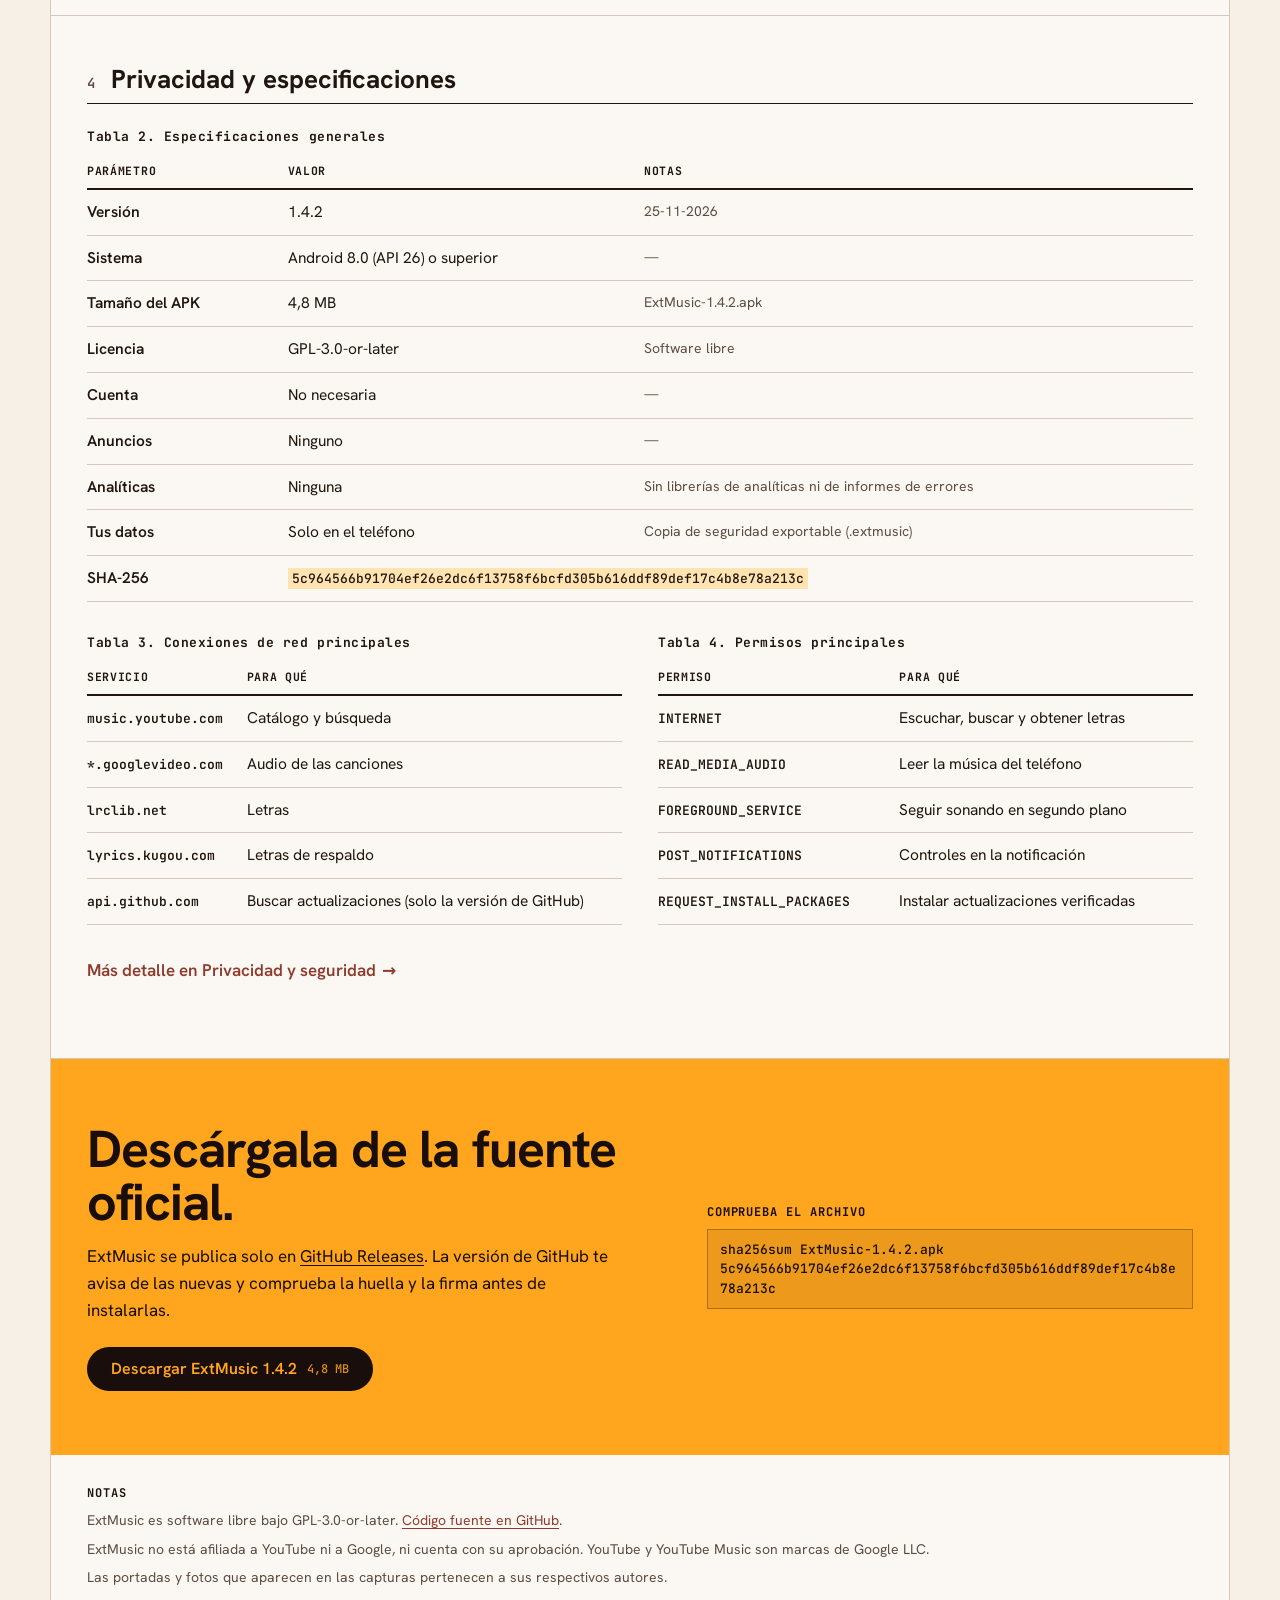
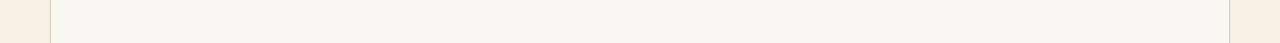
==== commit 5ff41958: "Fase 6 · Grupo 3: versión en inglés - en/index.html, en/versions.html, en/privacy.html, en/docs.html" ====
--- a/index.html
+++ b/index.html
@@ -6,6 +6,9 @@
 <title>ExtMusic · Reproductor de música libre para Android</title>
 <meta name="description" content="ExtMusic es un reproductor de música libre para Android: escucha YouTube Music sin cuenta ni anuncios, descarga canciones y reproduce la música de tu teléfono. GPL-3.0.">
 <link rel="canonical" href="https://comunicaa2.github.io/ExtMusic-web/">
+<link rel="alternate" hreflang="es" href="https://comunicaa2.github.io/ExtMusic-web/">
+<link rel="alternate" hreflang="en" href="https://comunicaa2.github.io/ExtMusic-web/en/">
+<link rel="alternate" hreflang="x-default" href="https://comunicaa2.github.io/ExtMusic-web/">
 <meta name="theme-color" content="#fbf8f3" media="(prefers-color-scheme: light)">
 <meta name="theme-color" content="#190e0b" media="(prefers-color-scheme: dark)">
 <meta name="color-scheme" content="light dark">
@@ -16,6 +19,7 @@
 
 <meta property="og:type" content="website">
 <meta property="og:locale" content="es_ES">
+<meta property="og:locale:alternate" content="en_US">
 <meta property="og:site_name" content="ExtMusic">
 <meta property="og:title" content="ExtMusic · Reproductor de música libre para Android">
 <meta property="og:description" content="Escucha YouTube Music sin cuenta ni anuncios y la música de tu teléfono. Software libre (GPL-3.0).">
@@ -60,7 +64,7 @@
     <div class="idioma" role="group" aria-label="Idioma">
       <a href="index.html" aria-current="true" lang="es">ES</a>
       <span aria-hidden="true">/</span>
-      <span lang="en" aria-disabled="true" title="English version coming soon">EN<span class="visualmente-oculto"> (próximamente)</span></span>
+      <a href="en/index.html" lang="en" hreflang="en">EN<span class="visualmente-oculto"> (English)</span></a>
     </div>
   </div>
   <nav class="marco indice" aria-label="Principal">
@@ -215,10 +219,11 @@
     <div class="dos-col" style="margin-top:var(--e-6)">
       <div class="tabla">
         <table class="datos">
-          <caption>Tabla 3. Conexiones de red</caption>
+          <caption>Tabla 3. Conexiones de red principales</caption>
           <thead><tr><th scope="col">Servicio</th><th scope="col">Para qué</th></tr></thead>
           <tbody>
-            <tr><th scope="row"><code>music.youtube.com</code></th><td>Catálogo, búsqueda y audio</td></tr>
+            <tr><th scope="row"><code>music.youtube.com</code></th><td>Catálogo y búsqueda</td></tr>
+            <tr><th scope="row"><code>*.googlevideo.com</code></th><td>Audio de las canciones</td></tr>
             <tr><th scope="row"><code>lrclib.net</code></th><td>Letras</td></tr>
             <tr><th scope="row"><code>lyrics.kugou.com</code></th><td>Letras de respaldo</td></tr>
             <tr><th scope="row"><code>api.github.com</code></th><td>Buscar actualizaciones (solo la versión de GitHub)</td></tr>
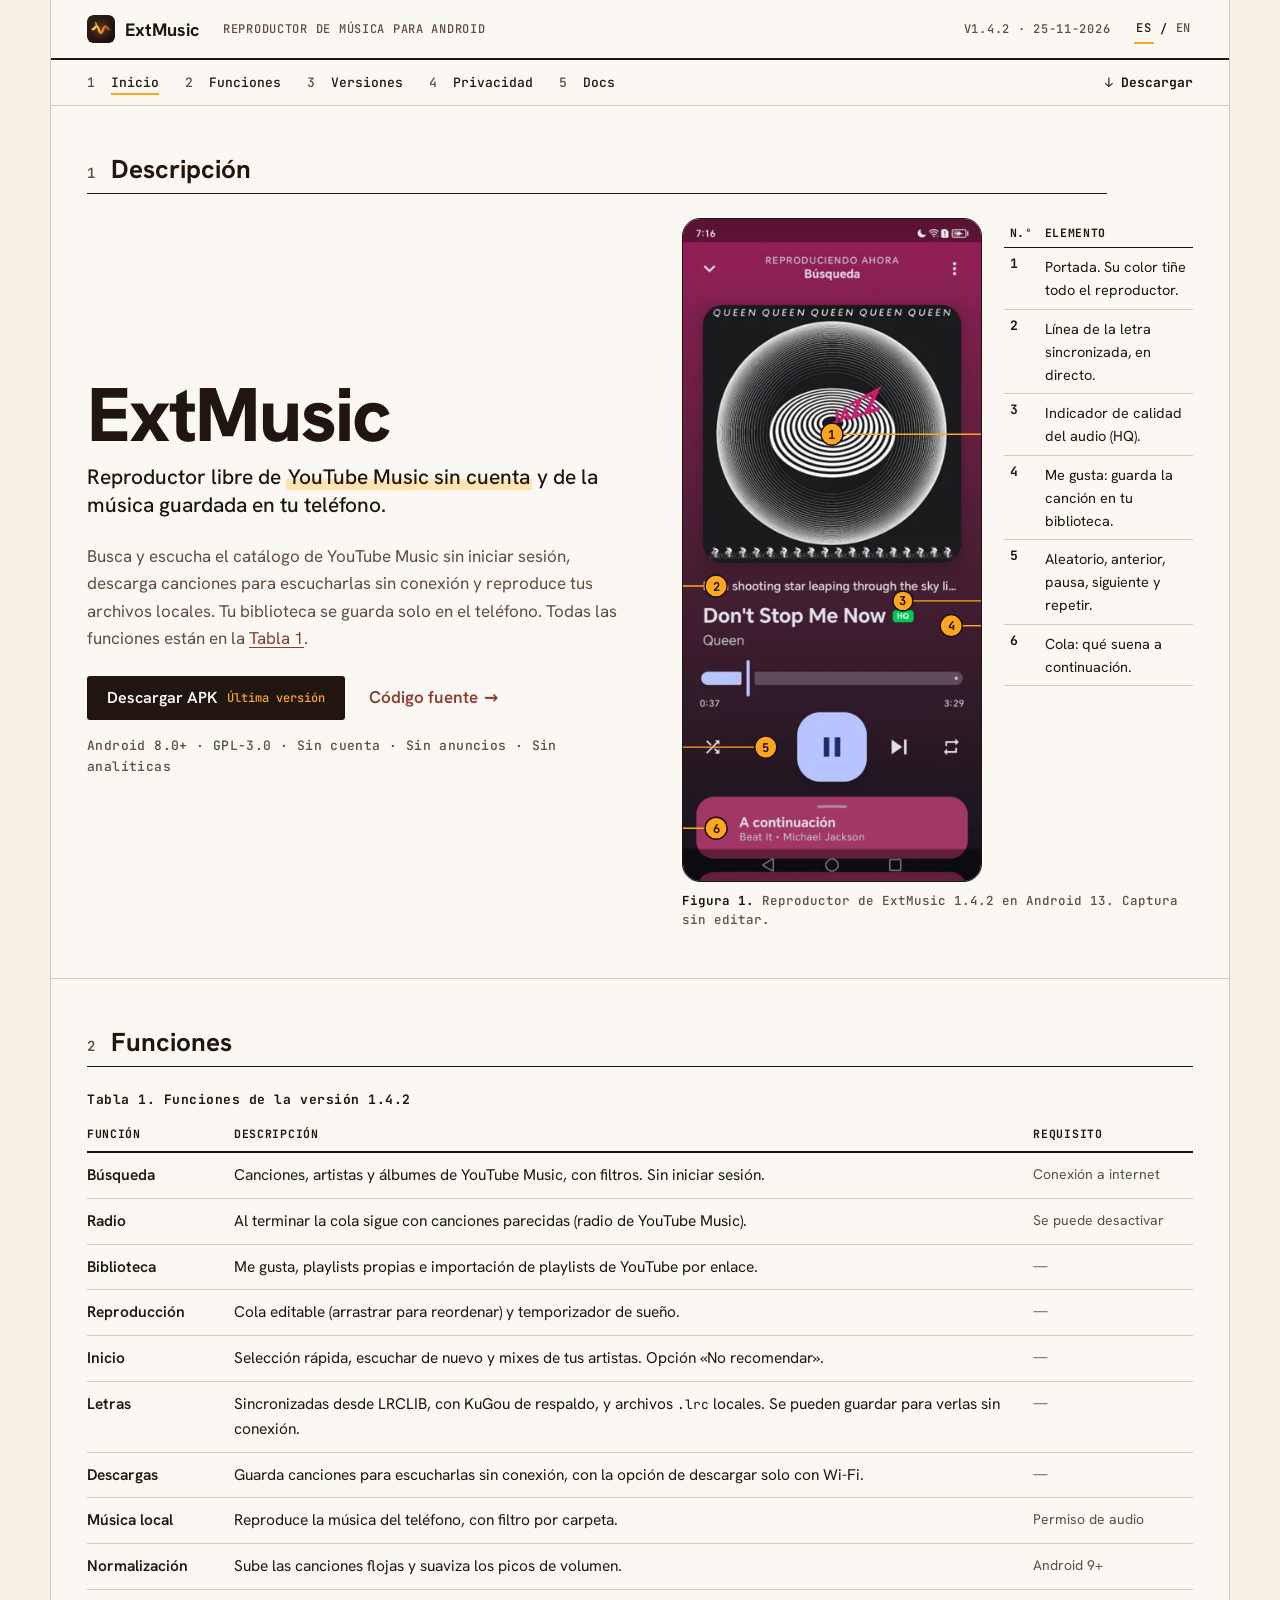
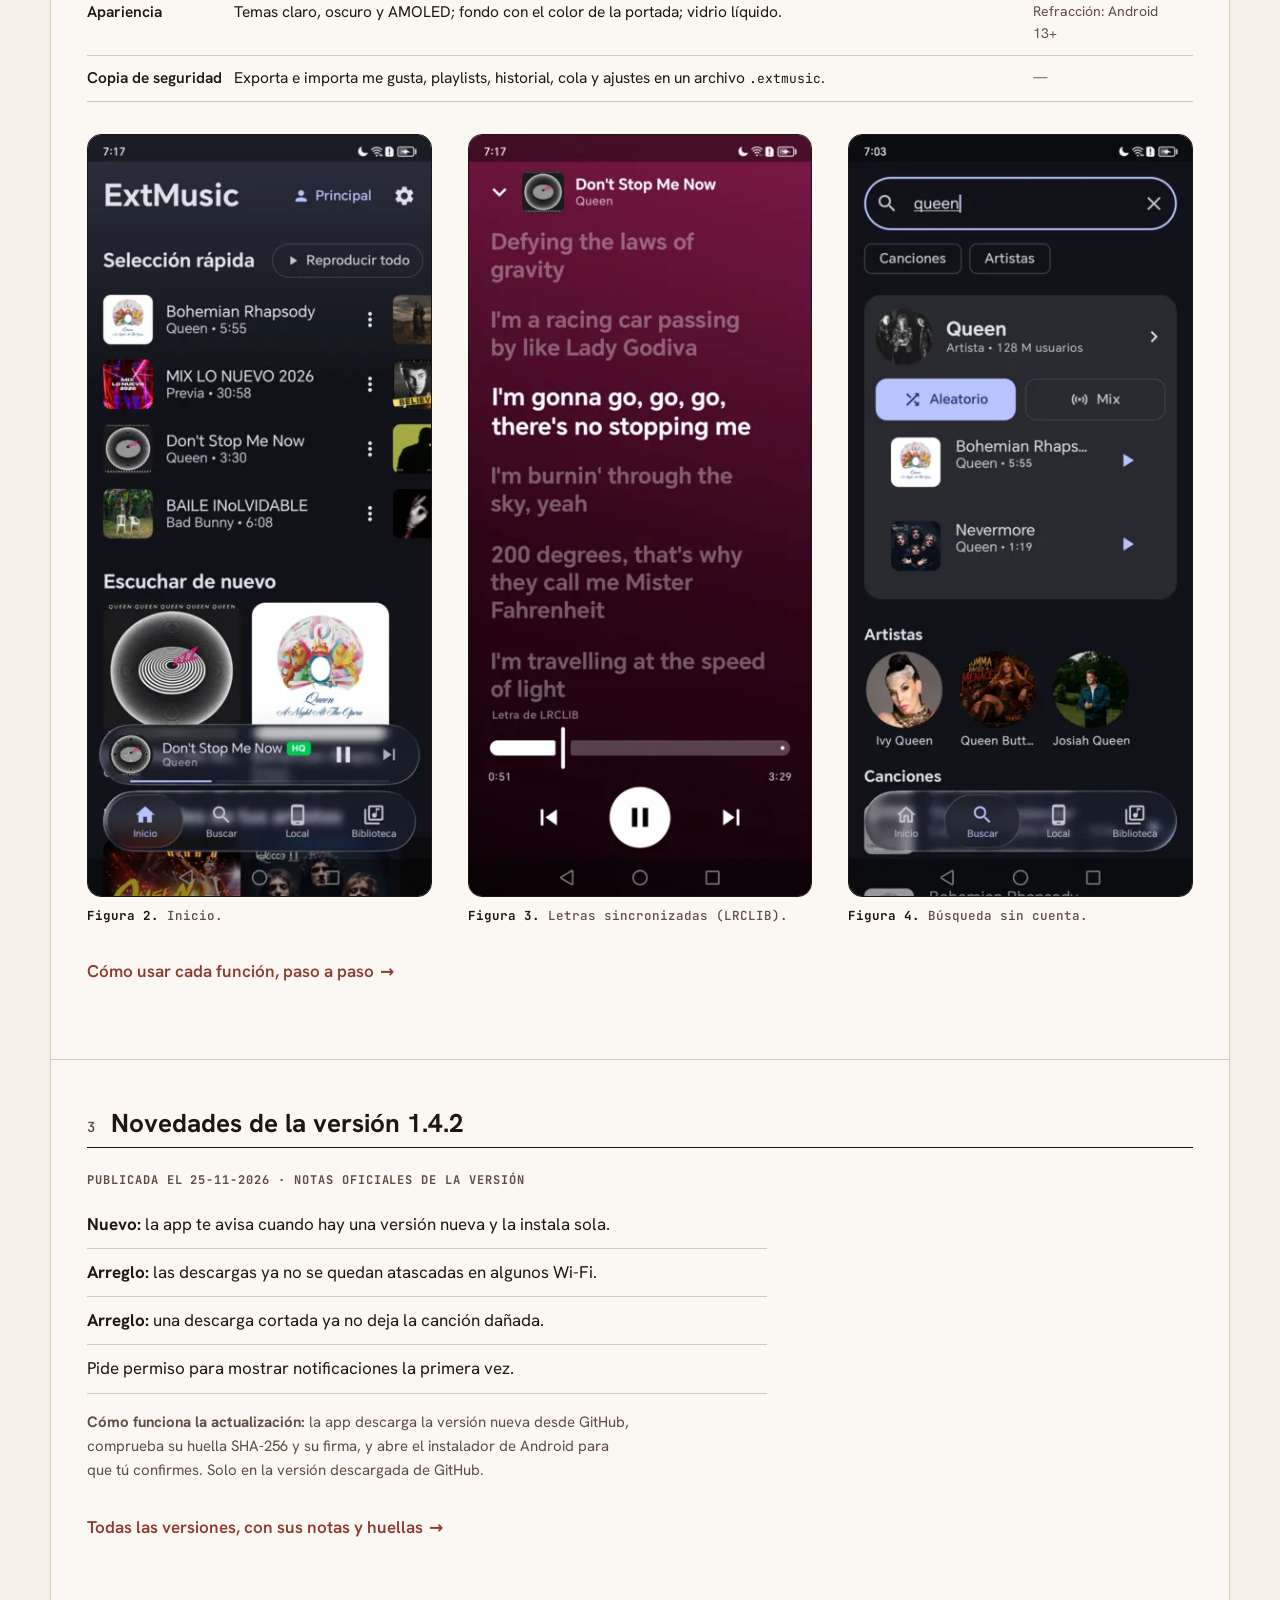
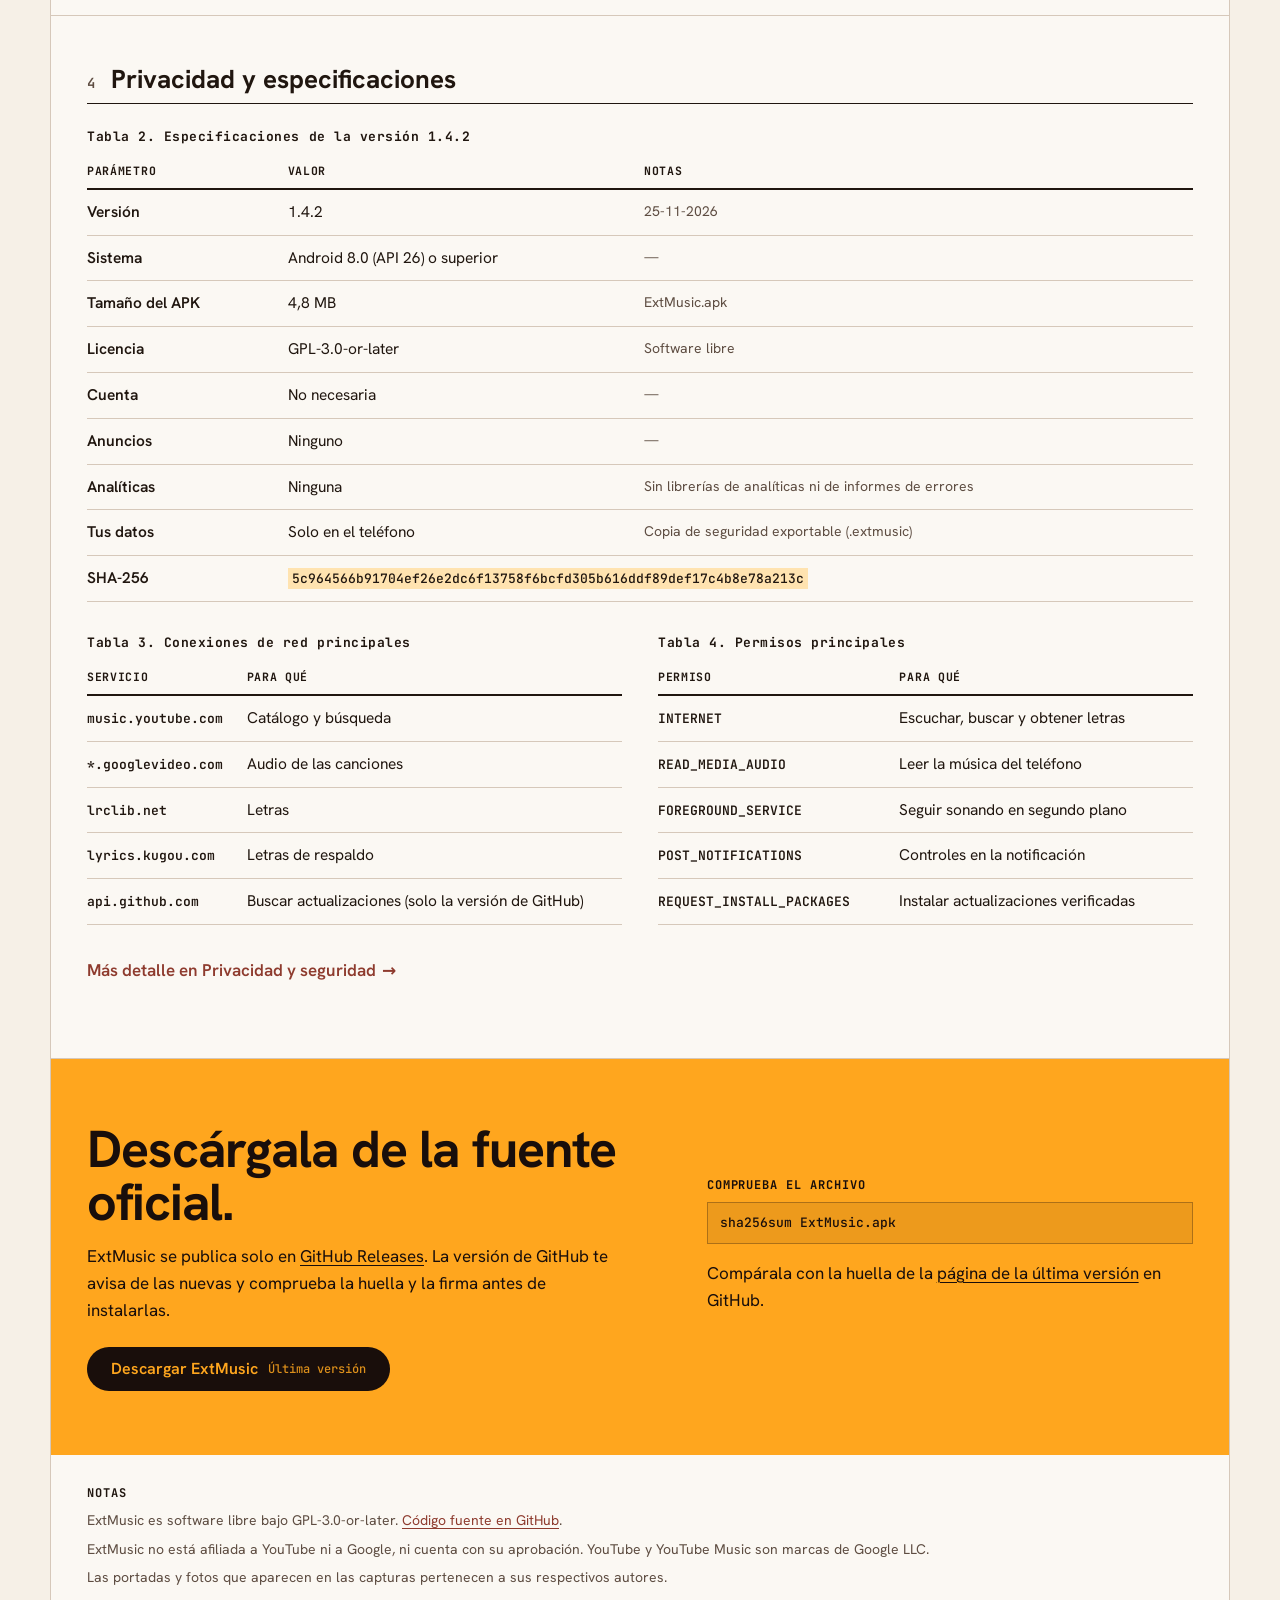
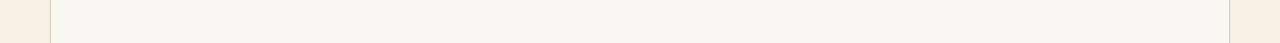
==== commit 0dbf4ab5: "Descarga siempre de la última versión (ExtMusic.apk) Los botones apuntan a releases/latest/download/" ====
--- a/index.html
+++ b/index.html
@@ -1,4 +1,4 @@
-<!doctype html>
+<!DOCTYPE html>
 <html lang="es">
 <head>
 <meta charset="utf-8">
@@ -44,7 +44,7 @@
   "operatingSystem": "Android 8.0 o superior",
   "softwareVersion": "1.4.2",
   "fileSize": "4.8MB",
-  "downloadUrl": "https://github.com/Comunicaa2/ExtMusic/releases/download/v1.4.2/ExtMusic-1.4.2.apk",
+  "downloadUrl": "https://github.com/Comunicaa2/ExtMusic/releases/latest/download/ExtMusic.apk",
   "license": "https://www.gnu.org/licenses/gpl-3.0.html",
   "isAccessibleForFree": true,
   "offers": { "@type": "Offer", "price": "0", "priceCurrency": "EUR" },
@@ -74,7 +74,7 @@
       <li><a href="versiones.html">Versiones</a></li>
       <li><a href="privacidad.html">Privacidad</a></li>
       <li><a href="documentacion.html">Docs</a></li>
-      <li class="indice__descarga"><a href="#descarga">↓ Descargar v1.4.2</a></li>
+      <li class="indice__descarga"><a href="#descarga">↓ Descargar</a></li>
     </ol>
   </nav>
   <details class="marco menu">
@@ -86,7 +86,7 @@
         <li><a href="versiones.html">Versiones</a></li>
         <li><a href="privacidad.html">Privacidad</a></li>
       <li><a href="documentacion.html">Docs</a></li>
-        <li><a href="#descarga">Descargar v1.4.2</a></li>
+        <li><a href="#descarga">Descargar</a></li>
       </ol>
     </nav>
   </details>
@@ -102,7 +102,7 @@
       <p class="subtitulo portada__sub">Reproductor libre de <span class="marcador">YouTube Music sin cuenta</span> y de la música guardada en tu teléfono.</p>
       <div class="portada__acc">
         <p class="acciones">
-          <a class="boton" href="https://github.com/Comunicaa2/ExtMusic/releases/download/v1.4.2/ExtMusic-1.4.2.apk">Descargar APK <span class="boton__detalle">v1.4.2 · 4,8 MB</span></a>
+          <a class="boton" href="https://github.com/Comunicaa2/ExtMusic/releases/latest/download/ExtMusic.apk">Descargar APK <span class="boton__detalle">Última versión</span></a>
           <a class="enlace-flecha" href="https://github.com/Comunicaa2/ExtMusic">Código fuente</a>
         </p>
         <p class="hechos">Android 8.0+ · GPL-3.0 · Sin cuenta · Sin anuncios · Sin analíticas</p>
@@ -165,7 +165,7 @@
         </tbody>
       </table>
     </div>
-    <div class="figuras" style="margin-top:var(--e-6)">
+    <div class="figuras mt-6">
       <figure class="figura">
         <div class="lamina lamina--peq"><img src="assets/img/capturas/inicio-540.webp" srcset="assets/img/capturas/inicio-360.webp 360w, assets/img/capturas/inicio-540.webp 540w, assets/img/capturas/inicio-720.webp 720w" sizes="(max-width: 560px) 45vw, (max-width: 900px) 30vw, 345px" width="1080" height="2400" loading="lazy" alt="Pantalla de Inicio de ExtMusic con la Selección rápida, Escuchar de nuevo y el mini reproductor."></div>
         <figcaption class="pie-figura"><b>Figura 2.</b> Inicio.</figcaption>
@@ -179,20 +179,20 @@
         <figcaption class="pie-figura"><b>Figura 4.</b> Búsqueda sin cuenta.</figcaption>
       </figure>
     </div>
-    <p style="margin-top:var(--e-5)"><a class="enlace-flecha" href="documentacion.html">Cómo usar cada función, paso a paso</a></p>
+    <p class="mt-5"><a class="enlace-flecha" href="documentacion.html">Cómo usar cada función, paso a paso</a></p>
   </section>
 
   <!-- 3 · Novedades -->
   <section class="marco seccion" id="novedades" aria-labelledby="t-novedades">
     <h2 class="titulo-sec" id="t-novedades"><span class="titulo-sec__num">3</span>Novedades de la versión 1.4.2</h2>
-    <p class="etiqueta" style="color:var(--c-suave);margin:0 0 var(--e-3)">Publicada el 25-11-2026 · notas oficiales de la versión</p>
+    <p class="etiqueta etiqueta--suave">Publicada el 25-11-2026 · notas oficiales de la versión</p>
     <ul class="novedades">
       <li><strong>Nuevo:</strong> la app te avisa cuando hay una versión nueva y la instala sola.</li>
       <li><strong>Arreglo:</strong> las descargas ya no se quedan atascadas en algunos Wi-Fi.</li>
       <li><strong>Arreglo:</strong> una descarga cortada ya no deja la canción dañada.</li>
       <li>Pide permiso para mostrar notificaciones la primera vez.</li>
     </ul>
-    <p class="desc" style="font-size:var(--t-nota)"><strong>Cómo funciona la actualización:</strong> la app descarga la versión nueva desde GitHub, comprueba su huella SHA-256 y su firma, y abre el instalador de Android para que tú confirmes. Solo en la versión descargada de GitHub.</p>
+    <p class="desc texto-nota"><strong>Cómo funciona la actualización:</strong> la app descarga la versión nueva desde GitHub, comprueba su huella SHA-256 y su firma, y abre el instalador de Android para que tú confirmes. Solo en la versión descargada de GitHub.</p>
     <p><a class="enlace-flecha" href="versiones.html">Todas las versiones, con sus notas y huellas</a></p>
   </section>
 
@@ -201,12 +201,12 @@
     <h2 class="titulo-sec" id="t-privacidad"><span class="titulo-sec__num">4</span>Privacidad y especificaciones</h2>
     <div class="tabla">
       <table class="datos datos--apilable">
-        <caption>Tabla 2. Especificaciones generales</caption>
+        <caption>Tabla 2. Especificaciones de la versión 1.4.2</caption>
         <thead><tr><th scope="col">Parámetro</th><th scope="col">Valor</th><th scope="col">Notas</th></tr></thead>
         <tbody>
           <tr><th scope="row">Versión</th><td>1.4.2</td><td class="nota">25-11-2026</td></tr>
           <tr><th scope="row">Sistema</th><td>Android 8.0 (API 26) o superior</td><td class="nota nota--vacia">—</td></tr>
-          <tr><th scope="row">Tamaño del APK</th><td>4,8 MB</td><td class="nota">ExtMusic-1.4.2.apk</td></tr>
+          <tr><th scope="row">Tamaño del APK</th><td>4,8 MB</td><td class="nota">ExtMusic.apk</td></tr>
           <tr><th scope="row">Licencia</th><td>GPL-3.0-or-later</td><td class="nota">Software libre</td></tr>
           <tr><th scope="row">Cuenta</th><td>No necesaria</td><td class="nota nota--vacia">—</td></tr>
           <tr><th scope="row">Anuncios</th><td>Ninguno</td><td class="nota nota--vacia">—</td></tr>
@@ -216,7 +216,7 @@
         </tbody>
       </table>
     </div>
-    <div class="dos-col" style="margin-top:var(--e-6)">
+    <div class="dos-col mt-6">
       <div class="tabla">
         <table class="datos">
           <caption>Tabla 3. Conexiones de red principales</caption>
@@ -244,7 +244,7 @@
         </table>
       </div>
     </div>
-    <p style="margin-top:var(--e-5)"><a class="enlace-flecha" href="privacidad.html">Más detalle en Privacidad y seguridad</a></p>
+    <p class="mt-5"><a class="enlace-flecha" href="privacidad.html">Más detalle en Privacidad y seguridad</a></p>
   </section>
 
   <!-- Bloque ámbar de descarga -->
@@ -253,12 +253,12 @@
     <div>
       <h2 id="t-descarga">Descárgala de la fuente oficial.</h2>
       <p>ExtMusic se publica solo en <a href="https://github.com/Comunicaa2/ExtMusic/releases">GitHub Releases</a>. La versión de GitHub te avisa de las nuevas y comprueba la huella y la firma antes de instalarlas.</p>
-      <a class="boton" href="https://github.com/Comunicaa2/ExtMusic/releases/download/v1.4.2/ExtMusic-1.4.2.apk">Descargar ExtMusic 1.4.2 <span class="boton__detalle">4,8 MB</span></a>
+      <a class="boton" href="https://github.com/Comunicaa2/ExtMusic/releases/latest/download/ExtMusic.apk">Descargar ExtMusic <span class="boton__detalle">Última versión</span></a>
     </div>
     <div>
-      <p class="etiqueta" style="margin:0">Comprueba el archivo</p>
-      <pre class="codigo">sha256sum ExtMusic-1.4.2.apk
-5c964566b91704ef26e2dc6f13758f6bcfd305b616ddf89def17c4b8e78a213c</pre>
+      <p class="etiqueta m-0">Comprueba el archivo</p>
+      <pre class="codigo">sha256sum ExtMusic.apk</pre>
+        <p class="mt-4">Compárala con la huella de la <a href="https://github.com/Comunicaa2/ExtMusic/releases/latest">página de la última versión</a> en GitHub.</p>
     </div>
   </div>
 </section>
--- a/assets/css/extmusic.css
+++ b/assets/css/extmusic.css
@@ -267,6 +267,13 @@
 @media (max-width:900px){.doc-col{grid-template-columns:1fr}.doc-col .figura{max-width:260px}}
 @media (max-width:560px){.toc ol{columns:1}}
 
+/* Utilidades pequeñas (sustituyen a estilos en línea) */
+.m-0{margin:0!important}.mt-4{margin-top:var(--e-4)!important}.mt-5{margin-top:var(--e-5)!important}.mt-6{margin-top:var(--e-6)!important}.mb-5{margin-bottom:var(--e-5)!important}
+.texto-nota{font-size:var(--t-nota)}
+.nota-pie{font-size:var(--t-pequeno);color:var(--c-suave)}
+.etiqueta--suave{color:var(--c-suave);margin:0 0 var(--e-3)}
+.titular--sec{font-size:clamp(2rem,1.4rem + 2.4vw,3.25rem)}
+
 /* ---------- Movimiento reducido ---------- */
 @media (prefers-reduced-motion:reduce){
   *,*::before,*::after{transition-duration:0s!important;animation-duration:0s!important;scroll-behavior:auto!important}
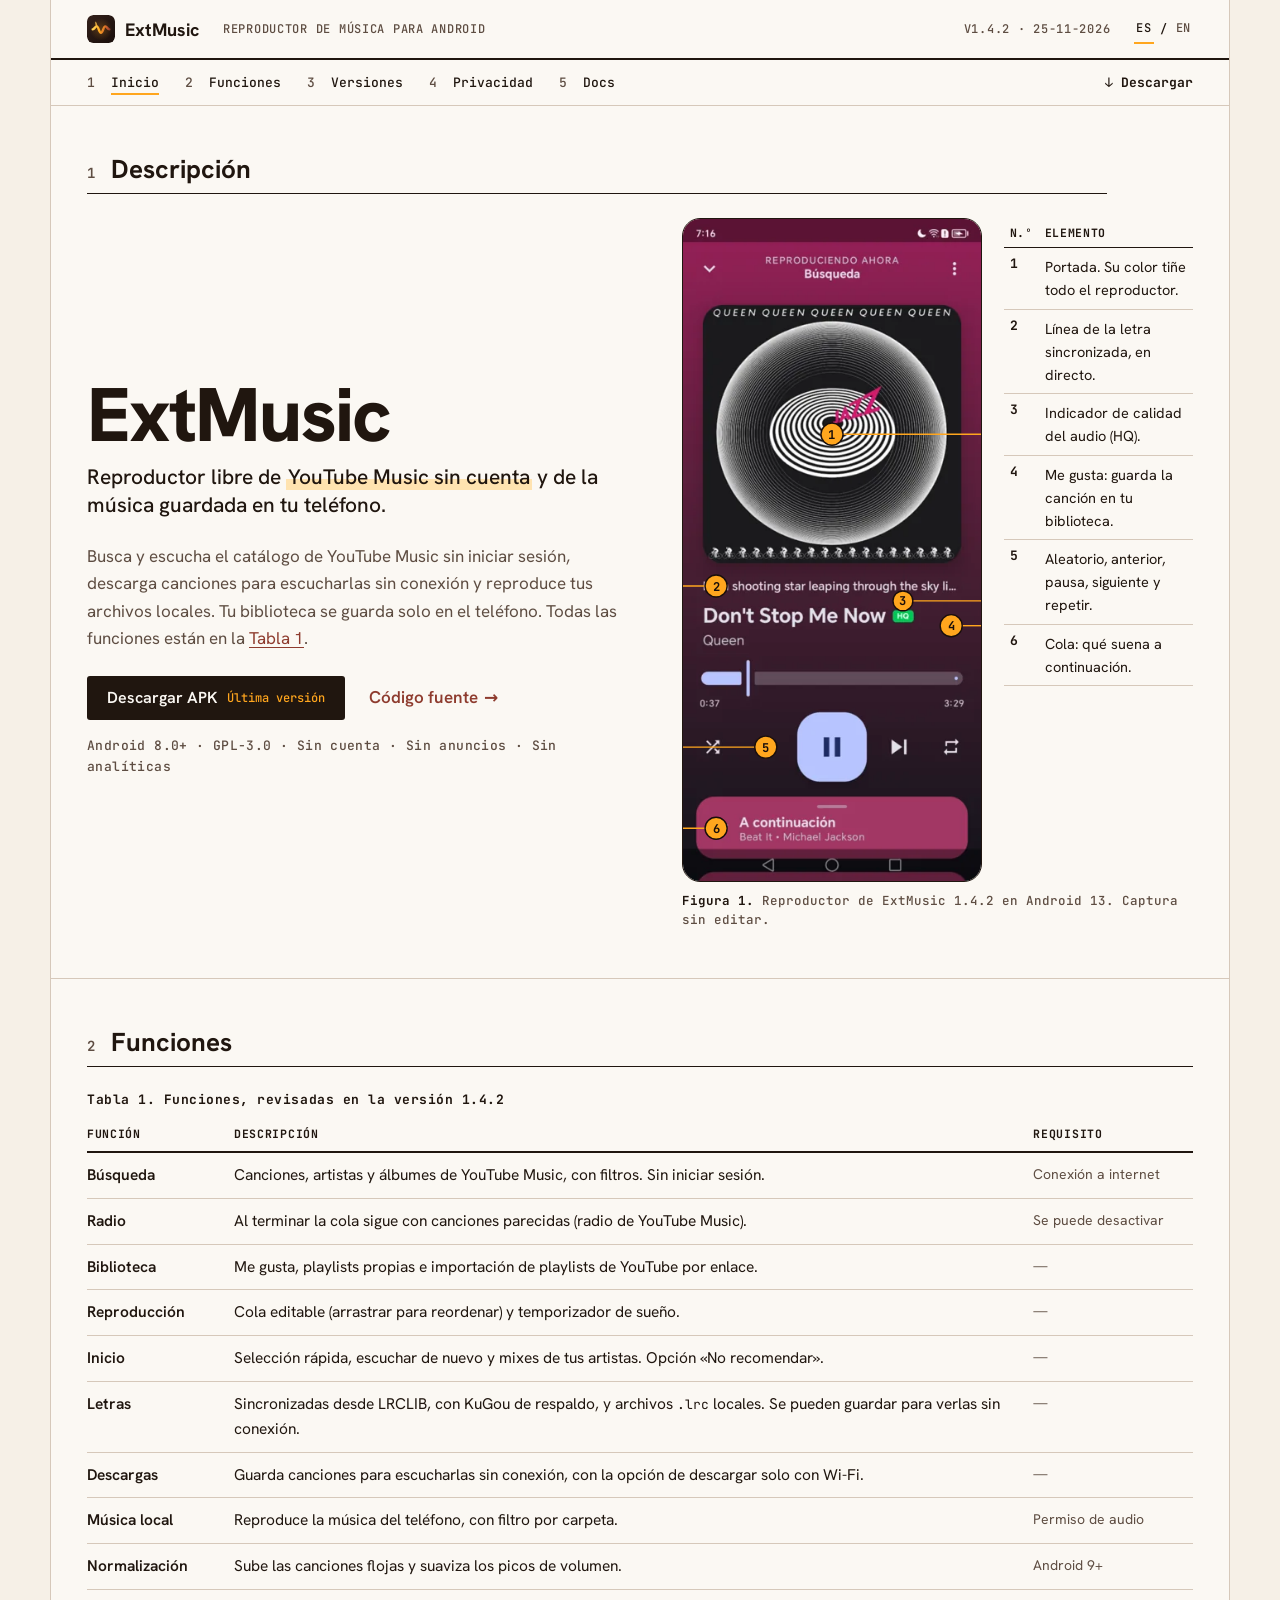
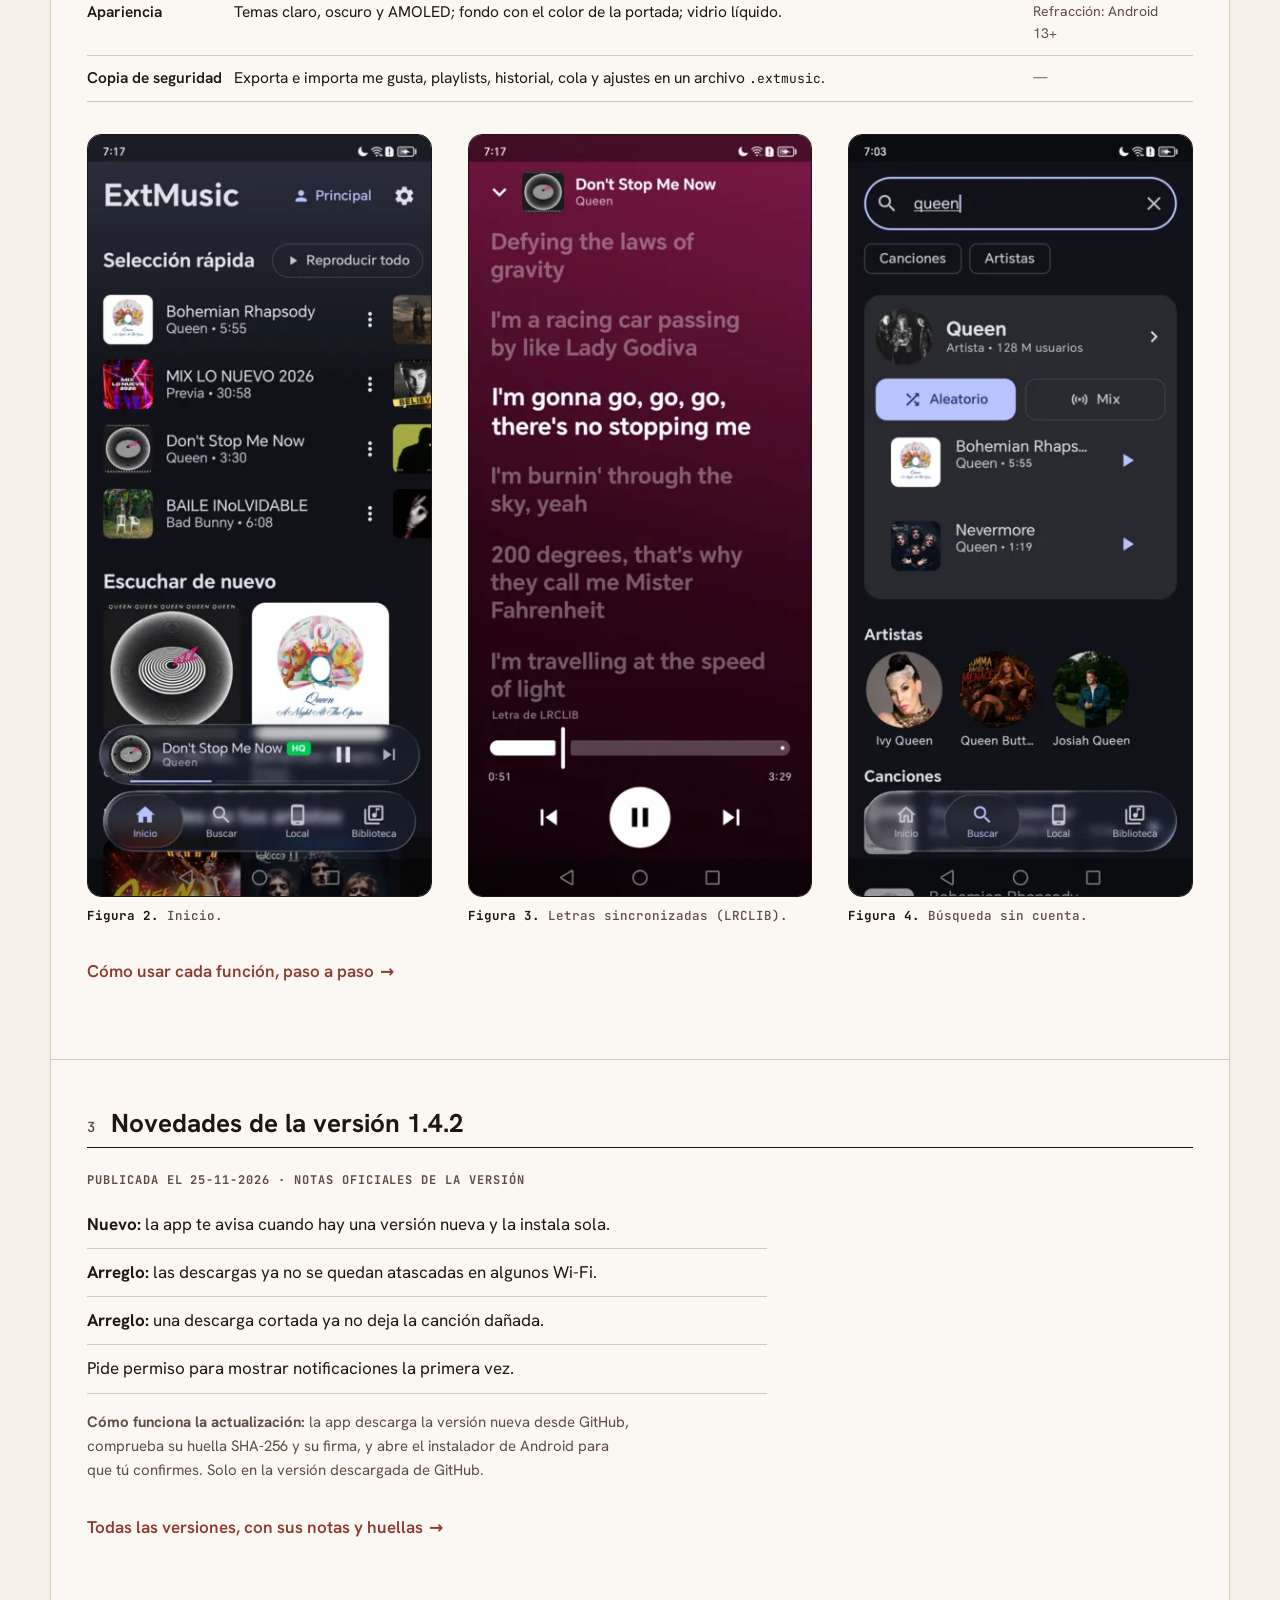
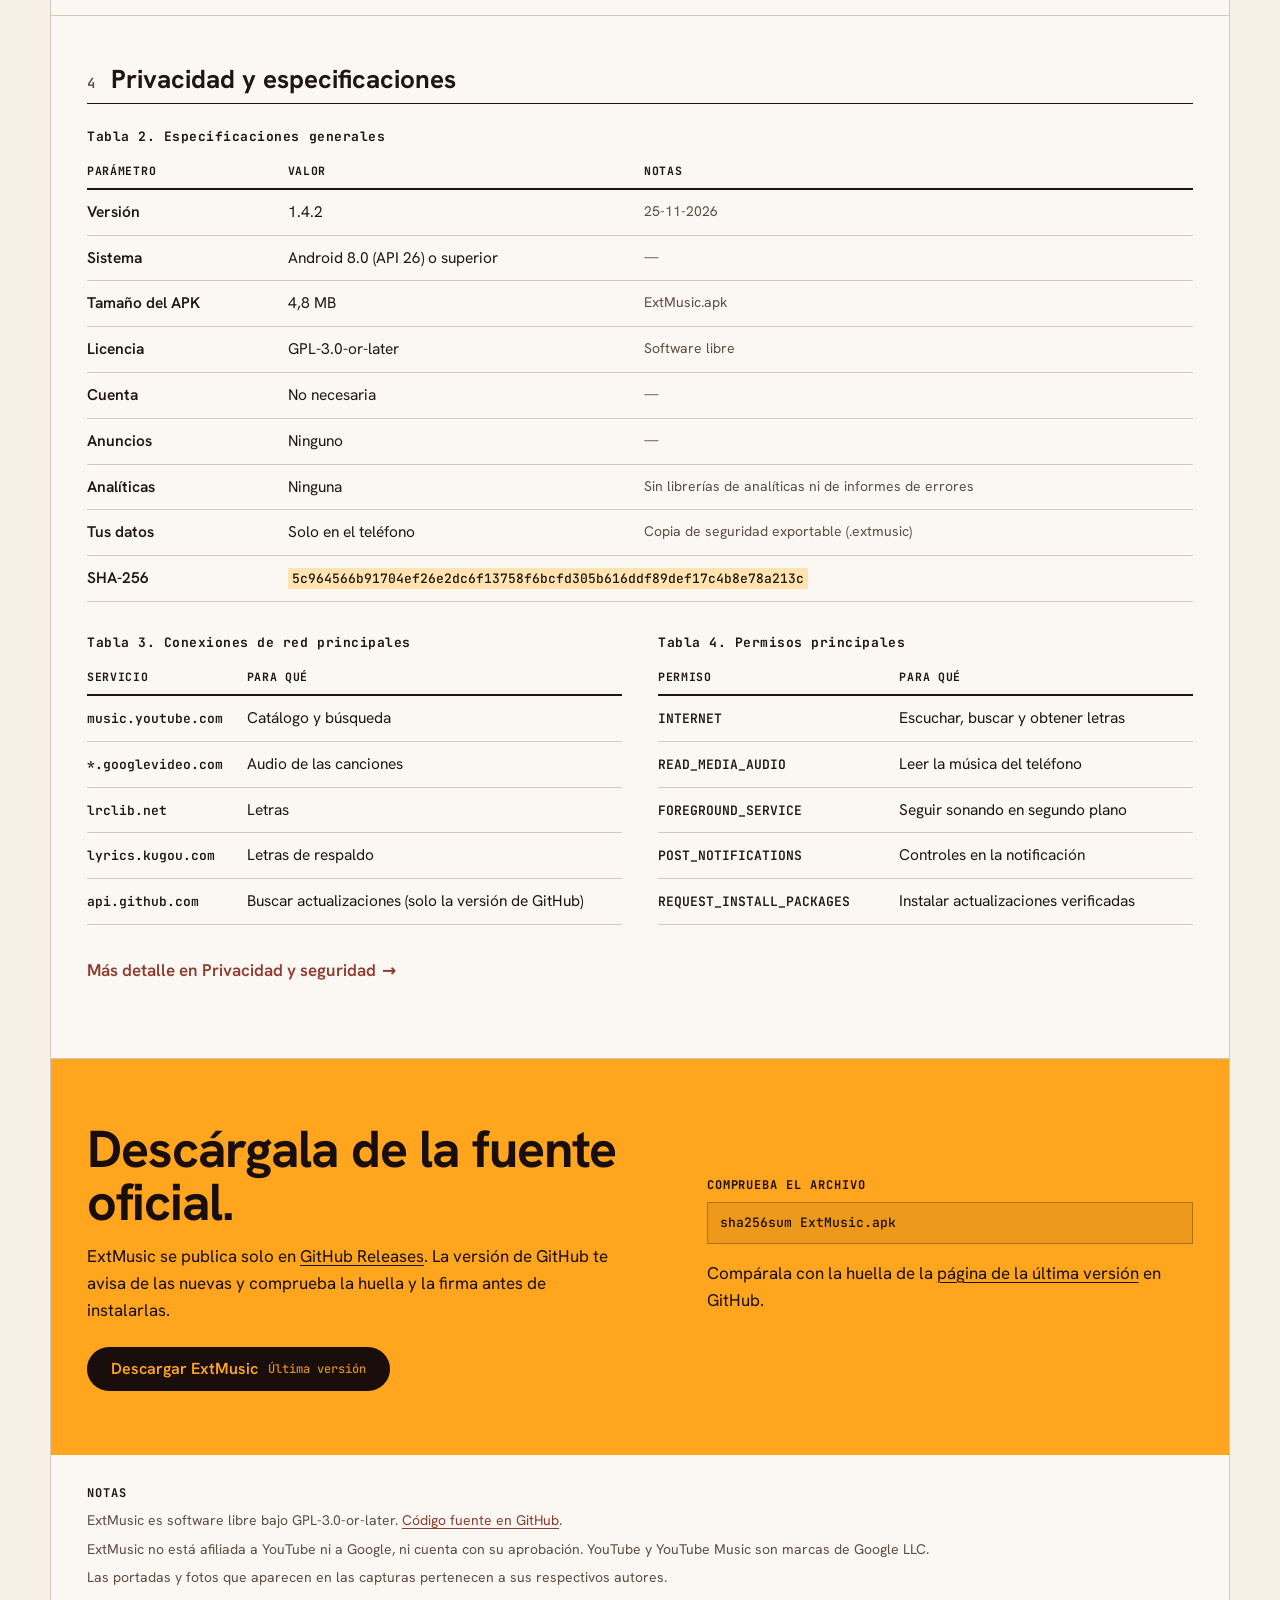
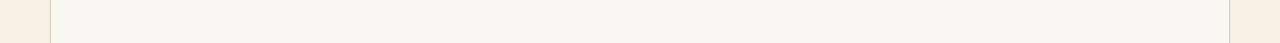
==== commit 689facd6: "Actualización automática de la web con cada release herramientas/actualizar_version.py regenera las " ====
--- a/index.html
+++ b/index.html
@@ -60,7 +60,7 @@
   <div class="marco doc">
     <a class="marca" href="index.html" aria-label="ExtMusic, inicio"><img src="assets/img/icono.svg" alt="" width="28" height="28">ExtMusic</a>
     <span class="doc__tipo">Reproductor de música para Android</span>
-    <span class="doc__rev">v1.4.2 · 25-11-2026</span>
+    <span class="doc__rev"><!-- auto:rev -->v1.4.2 · 25-11-2026<!-- /auto:rev --></span>
     <div class="idioma" role="group" aria-label="Idioma">
       <a href="index.html" aria-current="true" lang="es">ES</a>
       <span aria-hidden="true">/</span>
@@ -148,7 +148,7 @@
     <h2 class="titulo-sec" id="t-funciones"><span class="titulo-sec__num">2</span>Funciones</h2>
     <div class="tabla">
       <table class="datos datos--apilable">
-        <caption>Tabla 1. Funciones de la versión 1.4.2</caption>
+        <caption>Tabla 1. Funciones, revisadas en la versión 1.4.2</caption>
         <thead><tr><th scope="col">Función</th><th scope="col">Descripción</th><th scope="col">Requisito</th></tr></thead>
         <tbody>
           <tr><th scope="row">Búsqueda</th><td>Canciones, artistas y álbumes de YouTube Music, con filtros. Sin iniciar sesión.</td><td class="nota">Conexión a internet</td></tr>
@@ -184,6 +184,7 @@
 
   <!-- 3 · Novedades -->
   <section class="marco seccion" id="novedades" aria-labelledby="t-novedades">
+    <!-- auto:novedades -->
     <h2 class="titulo-sec" id="t-novedades"><span class="titulo-sec__num">3</span>Novedades de la versión 1.4.2</h2>
     <p class="etiqueta etiqueta--suave">Publicada el 25-11-2026 · notas oficiales de la versión</p>
     <ul class="novedades">
@@ -192,6 +193,7 @@
       <li><strong>Arreglo:</strong> una descarga cortada ya no deja la canción dañada.</li>
       <li>Pide permiso para mostrar notificaciones la primera vez.</li>
     </ul>
+    <!-- /auto:novedades -->
     <p class="desc texto-nota"><strong>Cómo funciona la actualización:</strong> la app descarga la versión nueva desde GitHub, comprueba su huella SHA-256 y su firma, y abre el instalador de Android para que tú confirmes. Solo en la versión descargada de GitHub.</p>
     <p><a class="enlace-flecha" href="versiones.html">Todas las versiones, con sus notas y huellas</a></p>
   </section>
@@ -201,18 +203,18 @@
     <h2 class="titulo-sec" id="t-privacidad"><span class="titulo-sec__num">4</span>Privacidad y especificaciones</h2>
     <div class="tabla">
       <table class="datos datos--apilable">
-        <caption>Tabla 2. Especificaciones de la versión 1.4.2</caption>
+        <caption>Tabla 2. Especificaciones generales</caption>
         <thead><tr><th scope="col">Parámetro</th><th scope="col">Valor</th><th scope="col">Notas</th></tr></thead>
         <tbody>
-          <tr><th scope="row">Versión</th><td>1.4.2</td><td class="nota">25-11-2026</td></tr>
+          <!-- auto:t2-version --><tr><th scope="row">Versión</th><td>1.4.2</td><td class="nota">25-11-2026</td></tr><!-- /auto:t2-version -->
           <tr><th scope="row">Sistema</th><td>Android 8.0 (API 26) o superior</td><td class="nota nota--vacia">—</td></tr>
-          <tr><th scope="row">Tamaño del APK</th><td>4,8 MB</td><td class="nota">ExtMusic.apk</td></tr>
+          <!-- auto:t2-tamano --><tr><th scope="row">Tamaño del APK</th><td>4,8 MB</td><td class="nota">ExtMusic.apk</td></tr><!-- /auto:t2-tamano -->
           <tr><th scope="row">Licencia</th><td>GPL-3.0-or-later</td><td class="nota">Software libre</td></tr>
           <tr><th scope="row">Cuenta</th><td>No necesaria</td><td class="nota nota--vacia">—</td></tr>
           <tr><th scope="row">Anuncios</th><td>Ninguno</td><td class="nota nota--vacia">—</td></tr>
           <tr><th scope="row">Analíticas</th><td>Ninguna</td><td class="nota">Sin librerías de analíticas ni de informes de errores</td></tr>
           <tr><th scope="row">Tus datos</th><td>Solo en el teléfono</td><td class="nota">Copia de seguridad exportable (.extmusic)</td></tr>
-          <tr><th scope="row">SHA-256</th><td colspan="2"><span class="hash">5c964566b91704ef26e2dc6f13758f6bcfd305b616ddf89def17c4b8e78a213c</span></td></tr>
+          <!-- auto:t2-sha --><tr><th scope="row">SHA-256</th><td colspan="2"><span class="hash">5c964566b91704ef26e2dc6f13758f6bcfd305b616ddf89def17c4b8e78a213c</span></td></tr><!-- /auto:t2-sha -->
         </tbody>
       </table>
     </div>
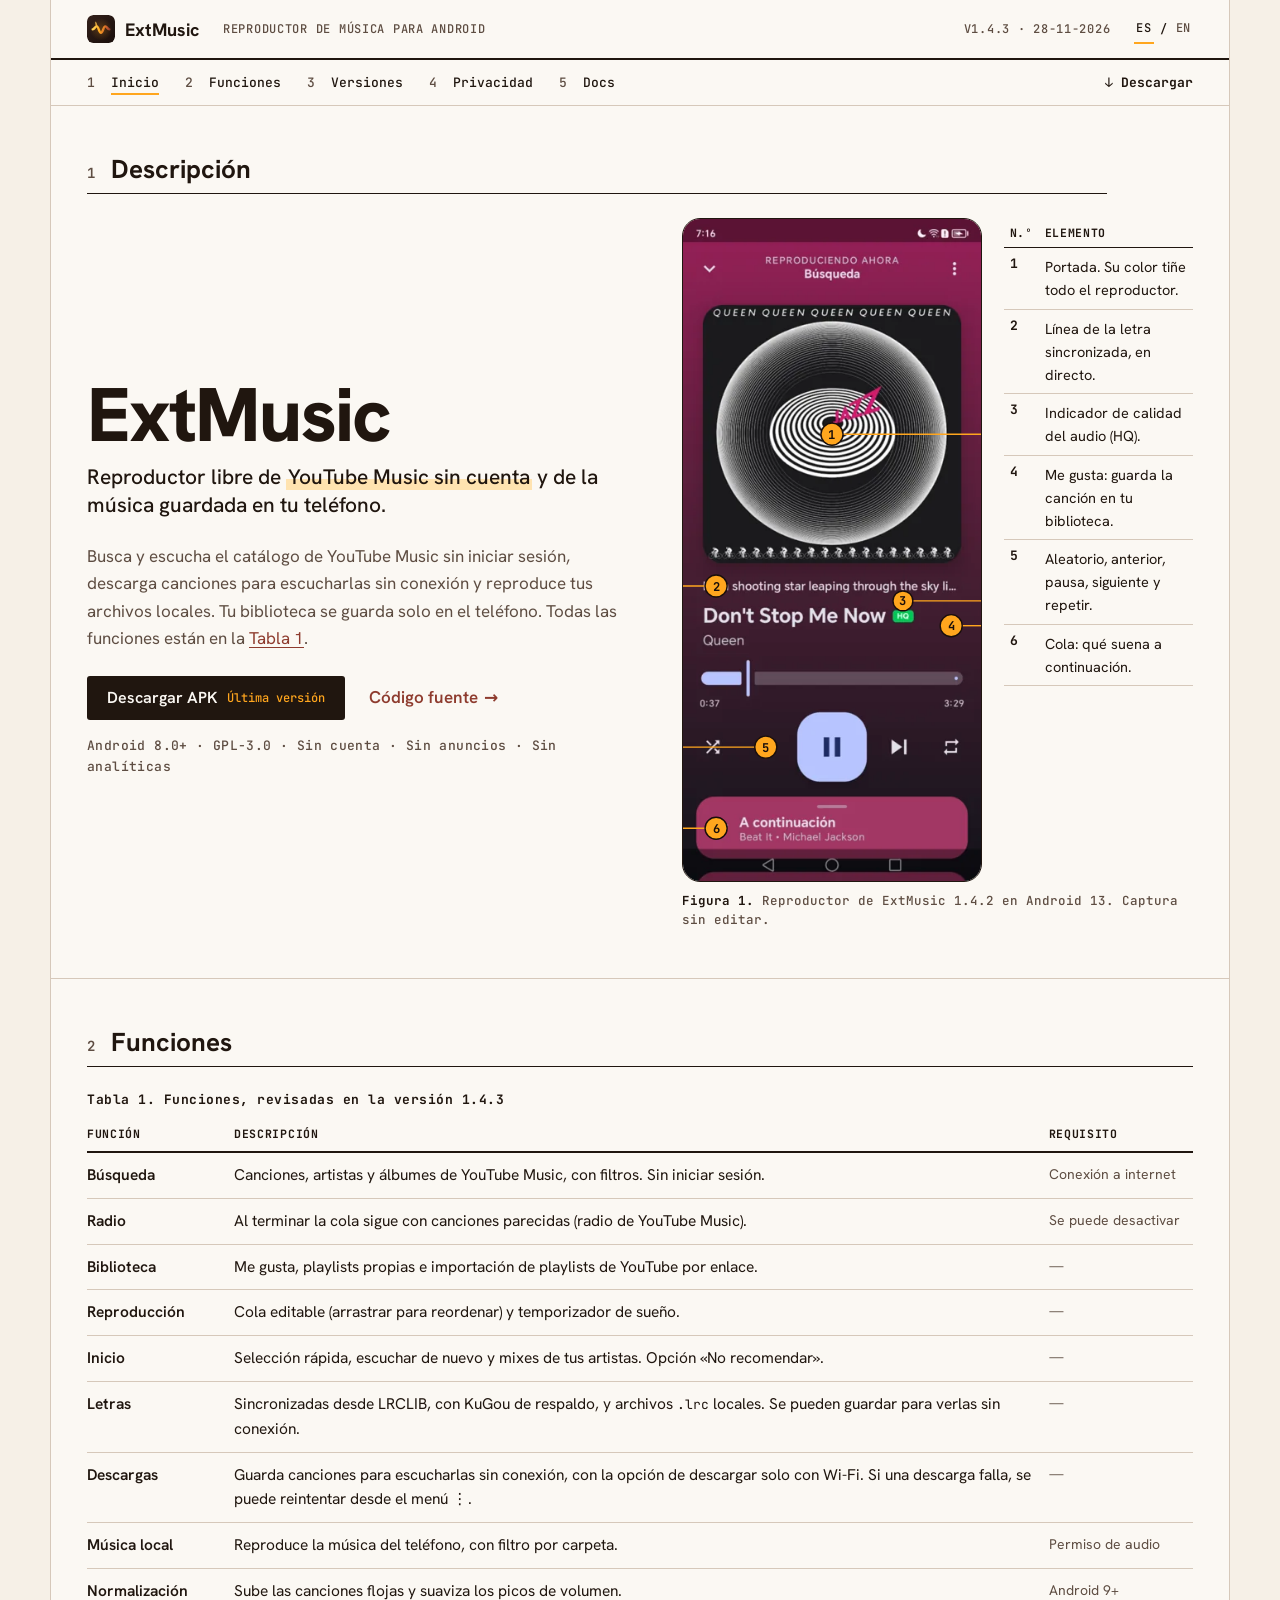
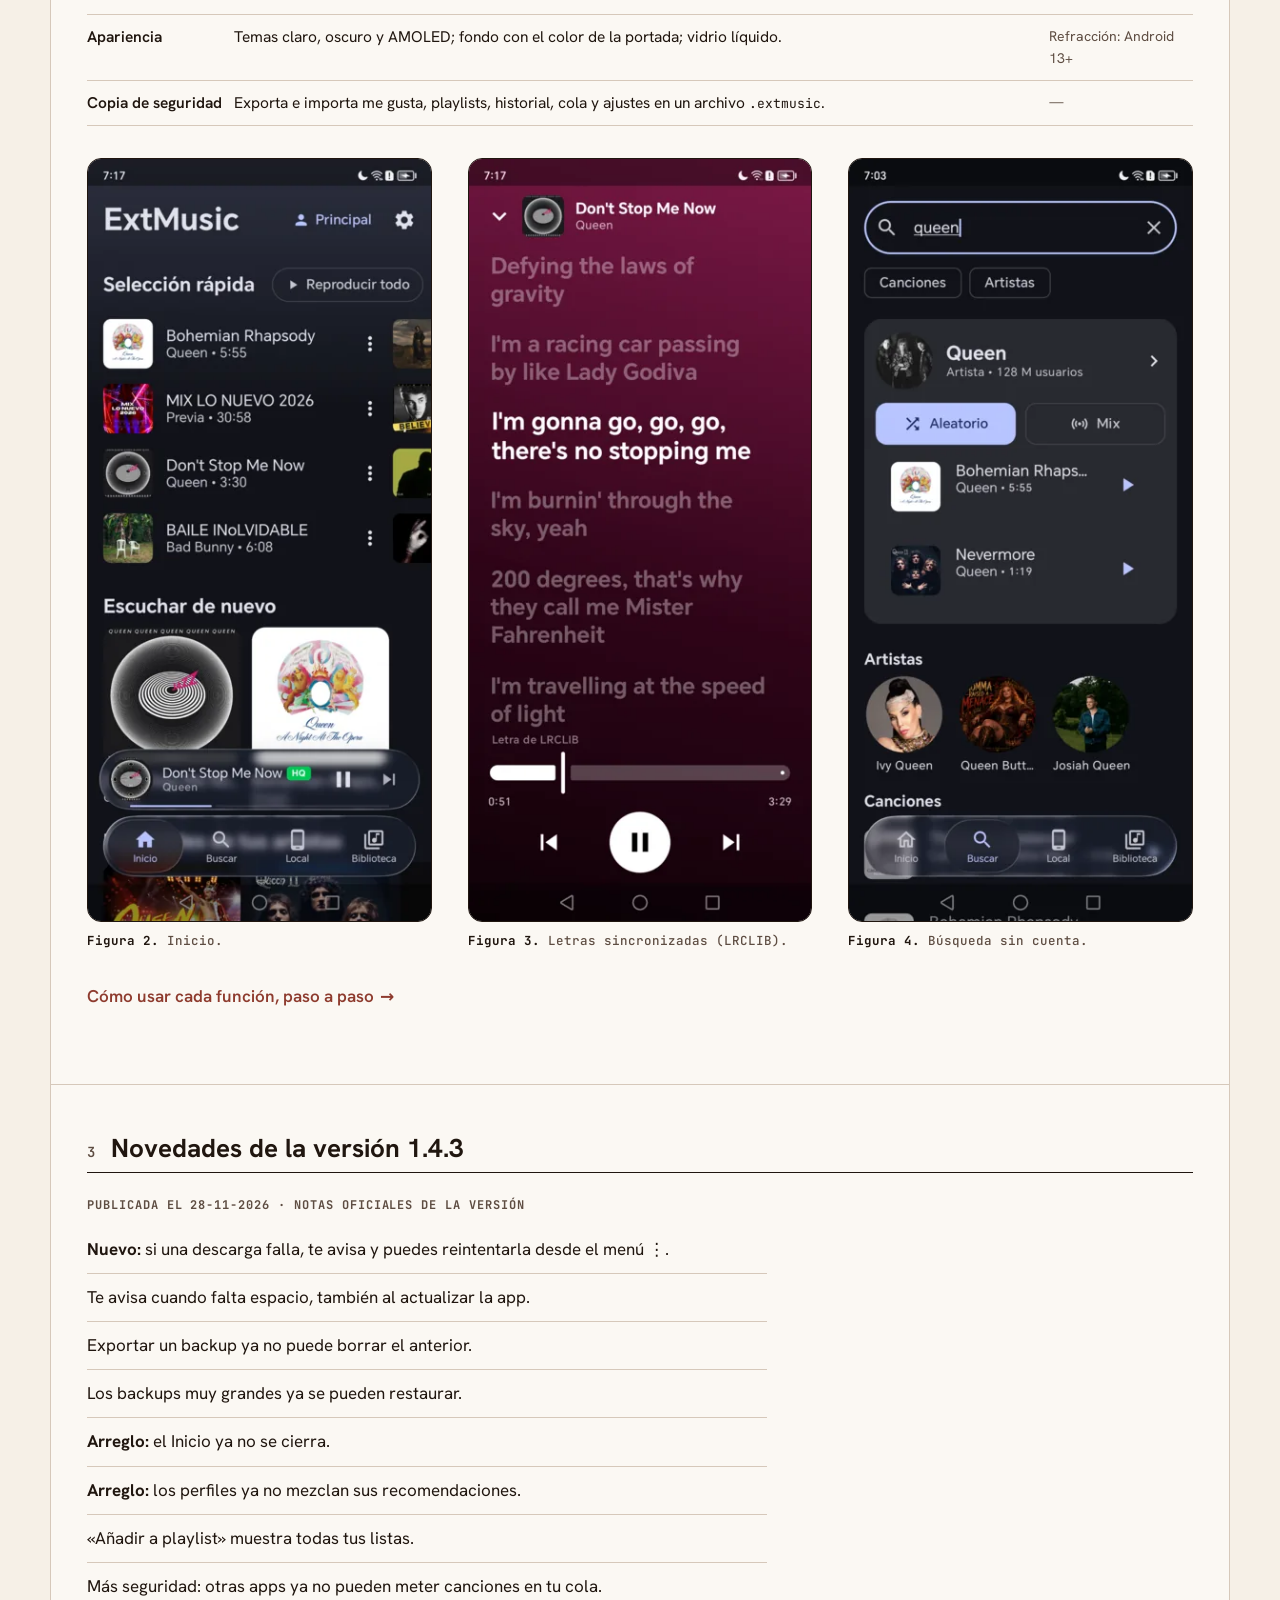
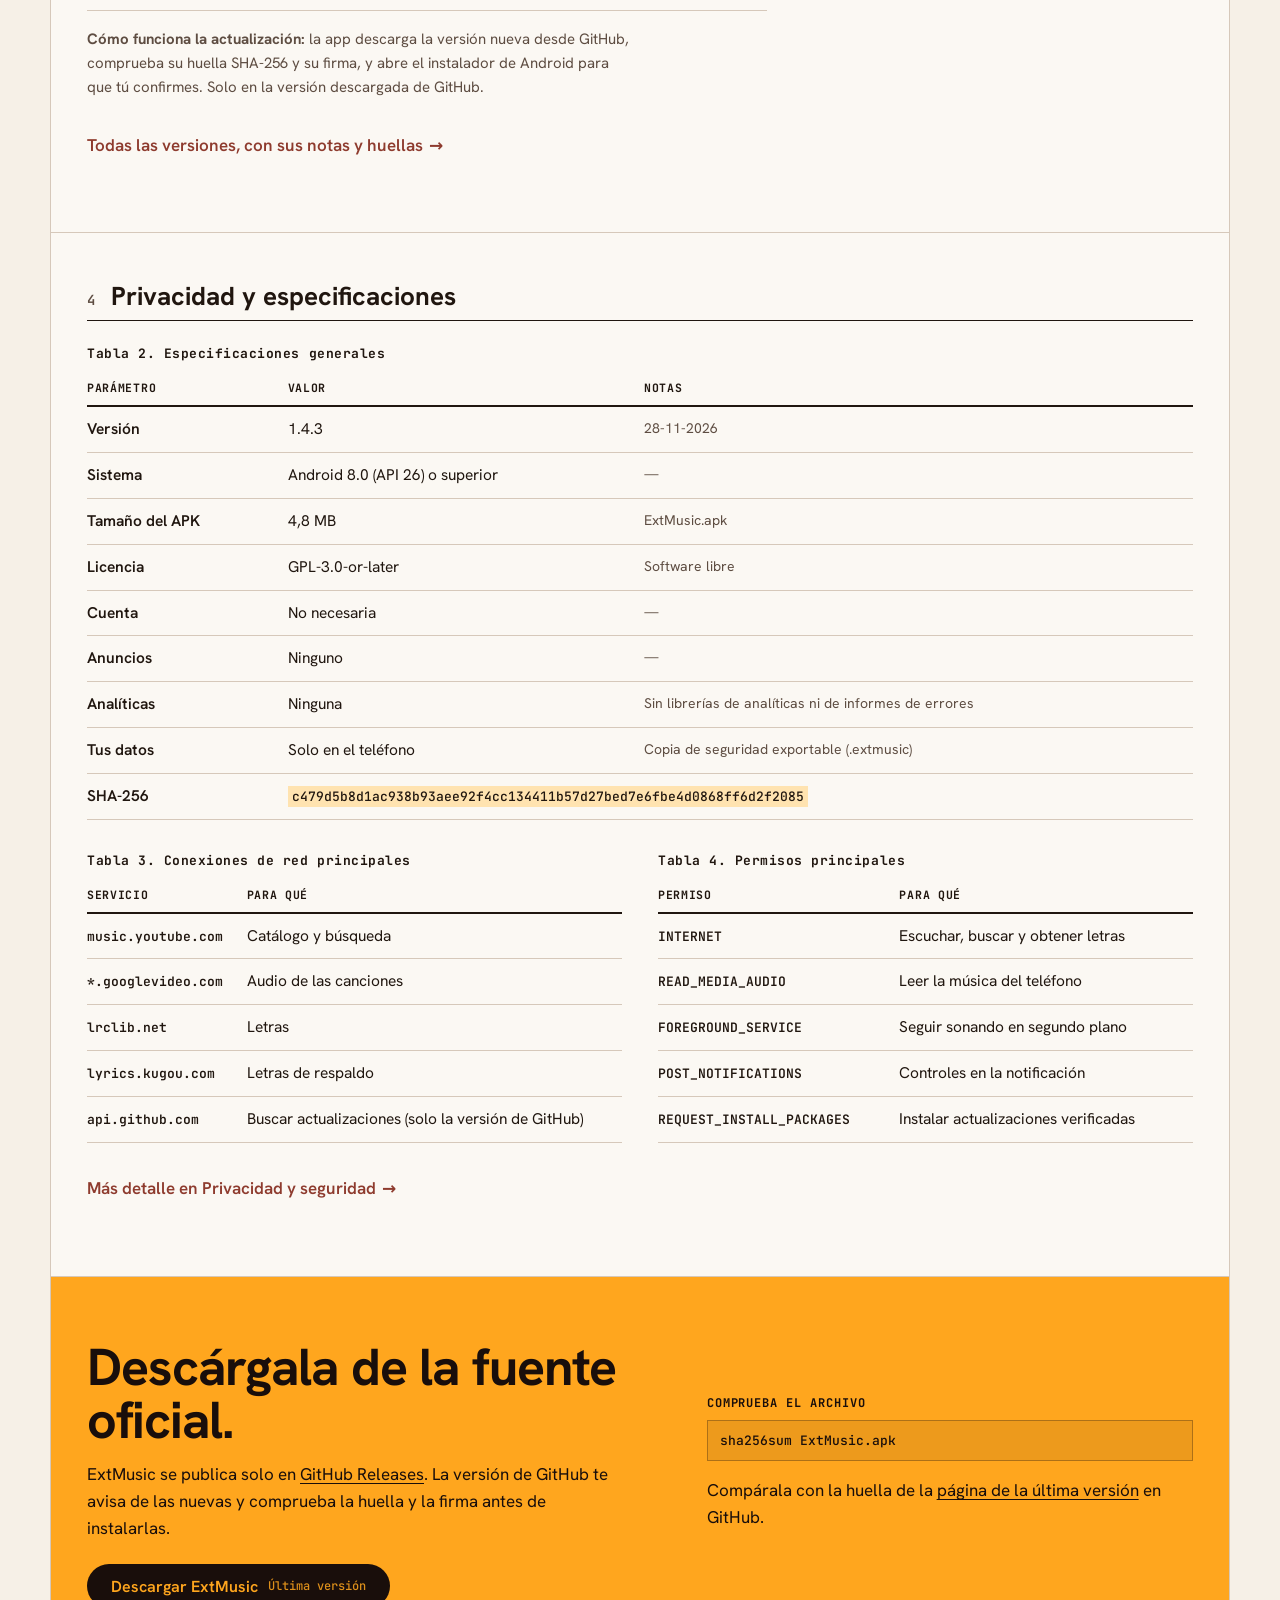
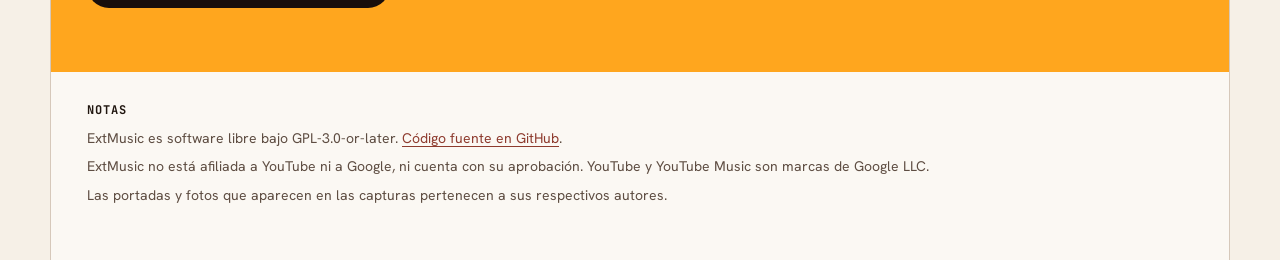
==== commit 5bcb65d0: "Web actualizada a ExtMusic 1.4.3 Datos de versión regenerados con el script; Docs, Privacidad y Func" ====
--- a/index.html
+++ b/index.html
@@ -42,7 +42,7 @@
   "image": "https://comunicaa2.github.io/ExtMusic-web/assets/img/icono-512.png",
   "applicationCategory": "MultimediaApplication",
   "operatingSystem": "Android 8.0 o superior",
-  "softwareVersion": "1.4.2",
+  "softwareVersion": "1.4.3",
   "fileSize": "4.8MB",
   "downloadUrl": "https://github.com/Comunicaa2/ExtMusic/releases/latest/download/ExtMusic.apk",
   "license": "https://www.gnu.org/licenses/gpl-3.0.html",
@@ -60,7 +60,7 @@
   <div class="marco doc">
     <a class="marca" href="index.html" aria-label="ExtMusic, inicio"><img src="assets/img/icono.svg" alt="" width="28" height="28">ExtMusic</a>
     <span class="doc__tipo">Reproductor de música para Android</span>
-    <span class="doc__rev"><!-- auto:rev -->v1.4.2 · 25-11-2026<!-- /auto:rev --></span>
+    <span class="doc__rev"><!-- auto:rev -->v1.4.3 · 28-11-2026<!-- /auto:rev --></span>
     <div class="idioma" role="group" aria-label="Idioma">
       <a href="index.html" aria-current="true" lang="es">ES</a>
       <span aria-hidden="true">/</span>
@@ -113,7 +113,7 @@
         <div class="anotada">
           <div class="lamina">
             <img src="assets/img/capturas/reproductor-540.webp"
-                 srcset="assets/img/capturas/reproductor-360.webp 360w, assets/img/capturas/reproductor-540.webp 540w, assets/img/capturas/reproductor-720.webp 720w"
+                 srcset="assets/img/capturas/reproductor-360.webp 360w, assets/img/capturas/reproductor-460.webp 460w, assets/img/capturas/reproductor-540.webp 540w, assets/img/capturas/reproductor-720.webp 720w"
                  sizes="(max-width: 560px) 260px, (max-width: 900px) 240px, 300px"
                  width="1080" height="2400" fetchpriority="high"
                  alt="Reproductor de ExtMusic reproduciendo «Don't Stop Me Now» de Queen, con seis puntos numerados que señalan sus partes.">
@@ -148,7 +148,7 @@
     <h2 class="titulo-sec" id="t-funciones"><span class="titulo-sec__num">2</span>Funciones</h2>
     <div class="tabla">
       <table class="datos datos--apilable">
-        <caption>Tabla 1. Funciones, revisadas en la versión 1.4.2</caption>
+        <caption>Tabla 1. Funciones, revisadas en la versión 1.4.3</caption>
         <thead><tr><th scope="col">Función</th><th scope="col">Descripción</th><th scope="col">Requisito</th></tr></thead>
         <tbody>
           <tr><th scope="row">Búsqueda</th><td>Canciones, artistas y álbumes de YouTube Music, con filtros. Sin iniciar sesión.</td><td class="nota">Conexión a internet</td></tr>
@@ -157,7 +157,7 @@
           <tr><th scope="row">Reproducción</th><td>Cola editable (arrastrar para reordenar) y temporizador de sueño.</td><td class="nota nota--vacia">—</td></tr>
           <tr><th scope="row">Inicio</th><td>Selección rápida, escuchar de nuevo y mixes de tus artistas. Opción «No recomendar».</td><td class="nota nota--vacia">—</td></tr>
           <tr><th scope="row">Letras</th><td>Sincronizadas desde LRCLIB, con KuGou de respaldo, y archivos <code>.lrc</code> locales. Se pueden guardar para verlas sin conexión.</td><td class="nota nota--vacia">—</td></tr>
-          <tr><th scope="row">Descargas</th><td>Guarda canciones para escucharlas sin conexión, con la opción de descargar solo con Wi-Fi.</td><td class="nota nota--vacia">—</td></tr>
+          <tr><th scope="row">Descargas</th><td>Guarda canciones para escucharlas sin conexión, con la opción de descargar solo con Wi-Fi. Si una descarga falla, se puede reintentar desde el menú ⋮.</td><td class="nota nota--vacia">—</td></tr>
           <tr><th scope="row">Música local</th><td>Reproduce la música del teléfono, con filtro por carpeta.</td><td class="nota">Permiso de audio</td></tr>
           <tr><th scope="row">Normalización</th><td>Sube las canciones flojas y suaviza los picos de volumen.</td><td class="nota">Android 9+</td></tr>
           <tr><th scope="row">Apariencia</th><td>Temas claro, oscuro y AMOLED; fondo con el color de la portada; vidrio líquido.</td><td class="nota">Refracción: Android 13+</td></tr>
@@ -185,13 +185,17 @@
   <!-- 3 · Novedades -->
   <section class="marco seccion" id="novedades" aria-labelledby="t-novedades">
     <!-- auto:novedades -->
-    <h2 class="titulo-sec" id="t-novedades"><span class="titulo-sec__num">3</span>Novedades de la versión 1.4.2</h2>
-    <p class="etiqueta etiqueta--suave">Publicada el 25-11-2026 · notas oficiales de la versión</p>
+    <h2 class="titulo-sec" id="t-novedades"><span class="titulo-sec__num">3</span>Novedades de la versión 1.4.3</h2>
+    <p class="etiqueta etiqueta--suave">Publicada el 28-11-2026 · notas oficiales de la versión</p>
     <ul class="novedades">
-      <li><strong>Nuevo:</strong> la app te avisa cuando hay una versión nueva y la instala sola.</li>
-      <li><strong>Arreglo:</strong> las descargas ya no se quedan atascadas en algunos Wi-Fi.</li>
-      <li><strong>Arreglo:</strong> una descarga cortada ya no deja la canción dañada.</li>
-      <li>Pide permiso para mostrar notificaciones la primera vez.</li>
+      <li><strong>Nuevo:</strong> si una descarga falla, te avisa y puedes reintentarla desde el menú ⋮.</li>
+      <li>Te avisa cuando falta espacio, también al actualizar la app.</li>
+      <li>Exportar un backup ya no puede borrar el anterior.</li>
+      <li>Los backups muy grandes ya se pueden restaurar.</li>
+      <li><strong>Arreglo:</strong> el Inicio ya no se cierra.</li>
+      <li><strong>Arreglo:</strong> los perfiles ya no mezclan sus recomendaciones.</li>
+      <li>«Añadir a playlist» muestra todas tus listas.</li>
+      <li>Más seguridad: otras apps ya no pueden meter canciones en tu cola.</li>
     </ul>
     <!-- /auto:novedades -->
     <p class="desc texto-nota"><strong>Cómo funciona la actualización:</strong> la app descarga la versión nueva desde GitHub, comprueba su huella SHA-256 y su firma, y abre el instalador de Android para que tú confirmes. Solo en la versión descargada de GitHub.</p>
@@ -206,7 +210,7 @@
         <caption>Tabla 2. Especificaciones generales</caption>
         <thead><tr><th scope="col">Parámetro</th><th scope="col">Valor</th><th scope="col">Notas</th></tr></thead>
         <tbody>
-          <!-- auto:t2-version --><tr><th scope="row">Versión</th><td>1.4.2</td><td class="nota">25-11-2026</td></tr><!-- /auto:t2-version -->
+          <!-- auto:t2-version --><tr><th scope="row">Versión</th><td>1.4.3</td><td class="nota">28-11-2026</td></tr><!-- /auto:t2-version -->
           <tr><th scope="row">Sistema</th><td>Android 8.0 (API 26) o superior</td><td class="nota nota--vacia">—</td></tr>
           <!-- auto:t2-tamano --><tr><th scope="row">Tamaño del APK</th><td>4,8 MB</td><td class="nota">ExtMusic.apk</td></tr><!-- /auto:t2-tamano -->
           <tr><th scope="row">Licencia</th><td>GPL-3.0-or-later</td><td class="nota">Software libre</td></tr>
@@ -214,7 +218,7 @@
           <tr><th scope="row">Anuncios</th><td>Ninguno</td><td class="nota nota--vacia">—</td></tr>
           <tr><th scope="row">Analíticas</th><td>Ninguna</td><td class="nota">Sin librerías de analíticas ni de informes de errores</td></tr>
           <tr><th scope="row">Tus datos</th><td>Solo en el teléfono</td><td class="nota">Copia de seguridad exportable (.extmusic)</td></tr>
-          <!-- auto:t2-sha --><tr><th scope="row">SHA-256</th><td colspan="2"><span class="hash">5c964566b91704ef26e2dc6f13758f6bcfd305b616ddf89def17c4b8e78a213c</span></td></tr><!-- /auto:t2-sha -->
+          <!-- auto:t2-sha --><tr><th scope="row">SHA-256</th><td colspan="2"><span class="hash">c479d5b8d1ac938b93aee92f4cc134411b57d27bed7e6fbe4d0868ff6d2f2085</span></td></tr><!-- /auto:t2-sha -->
         </tbody>
       </table>
     </div>
